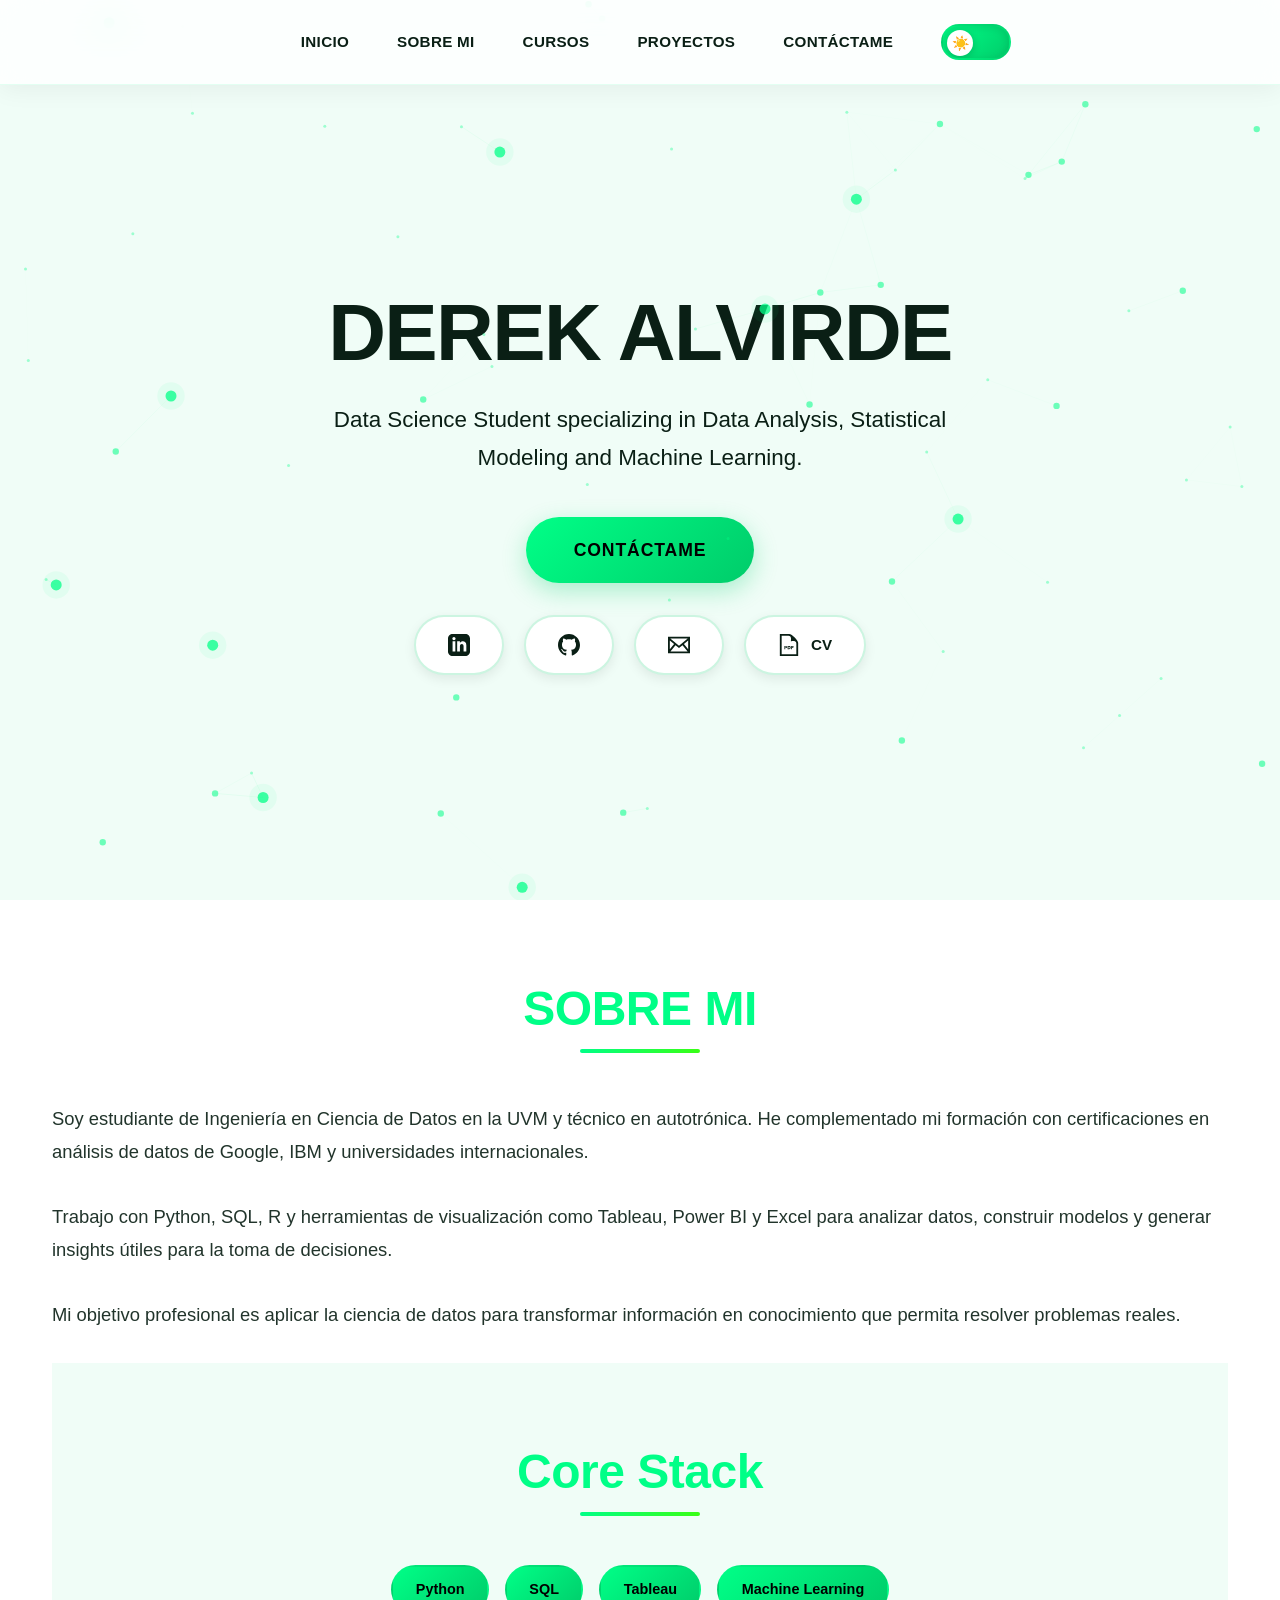
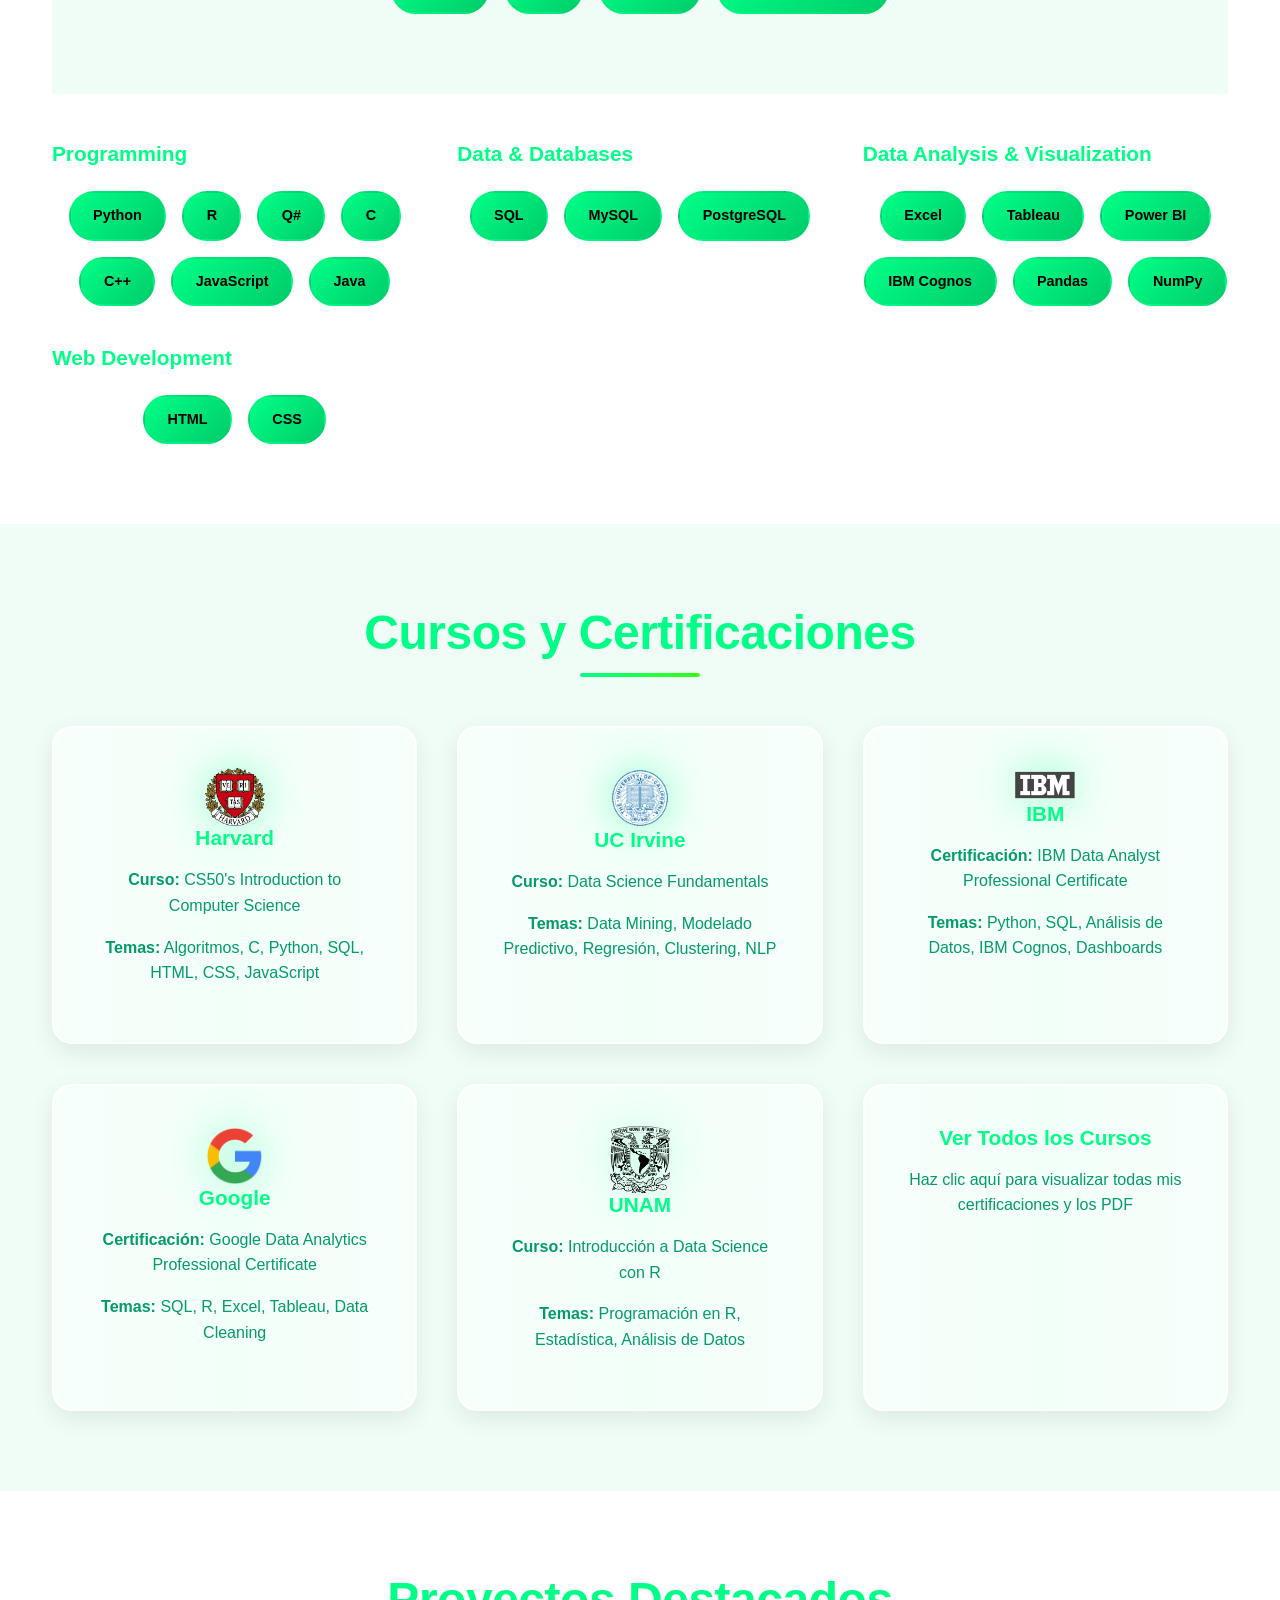
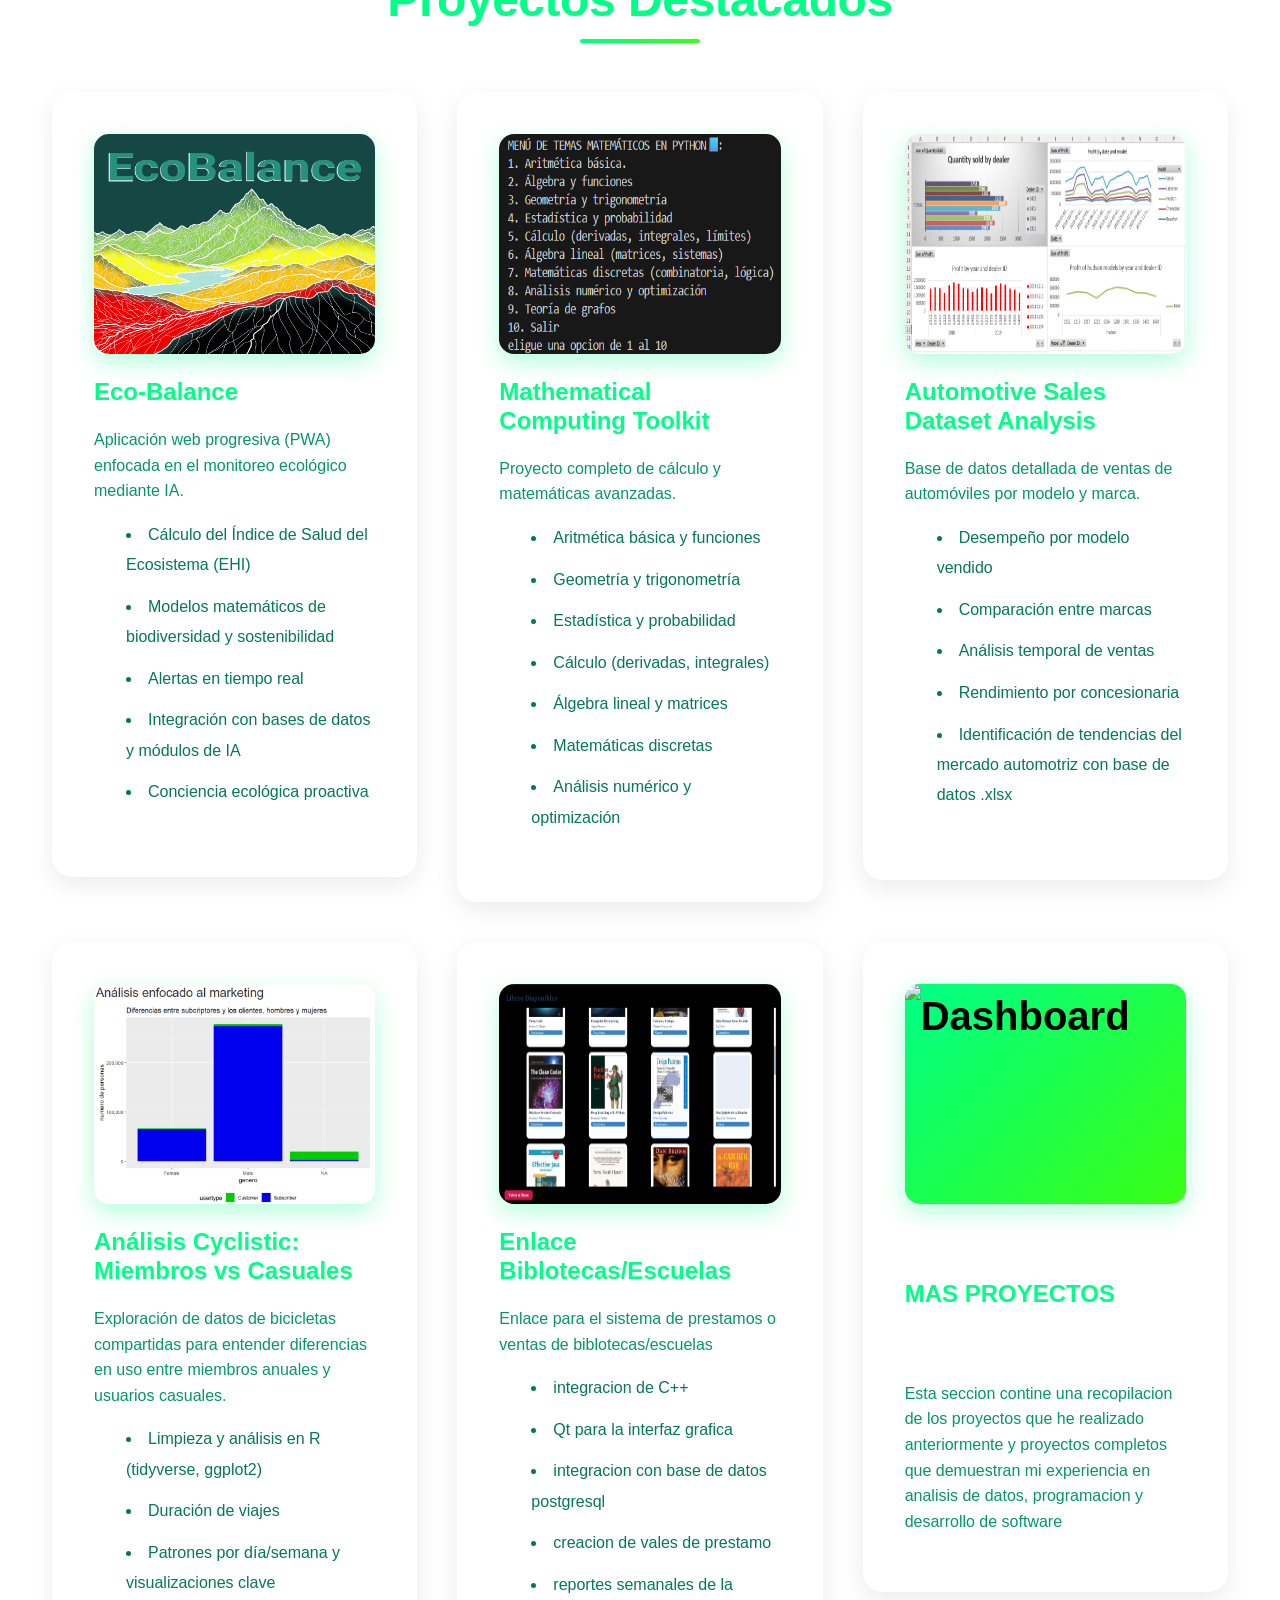
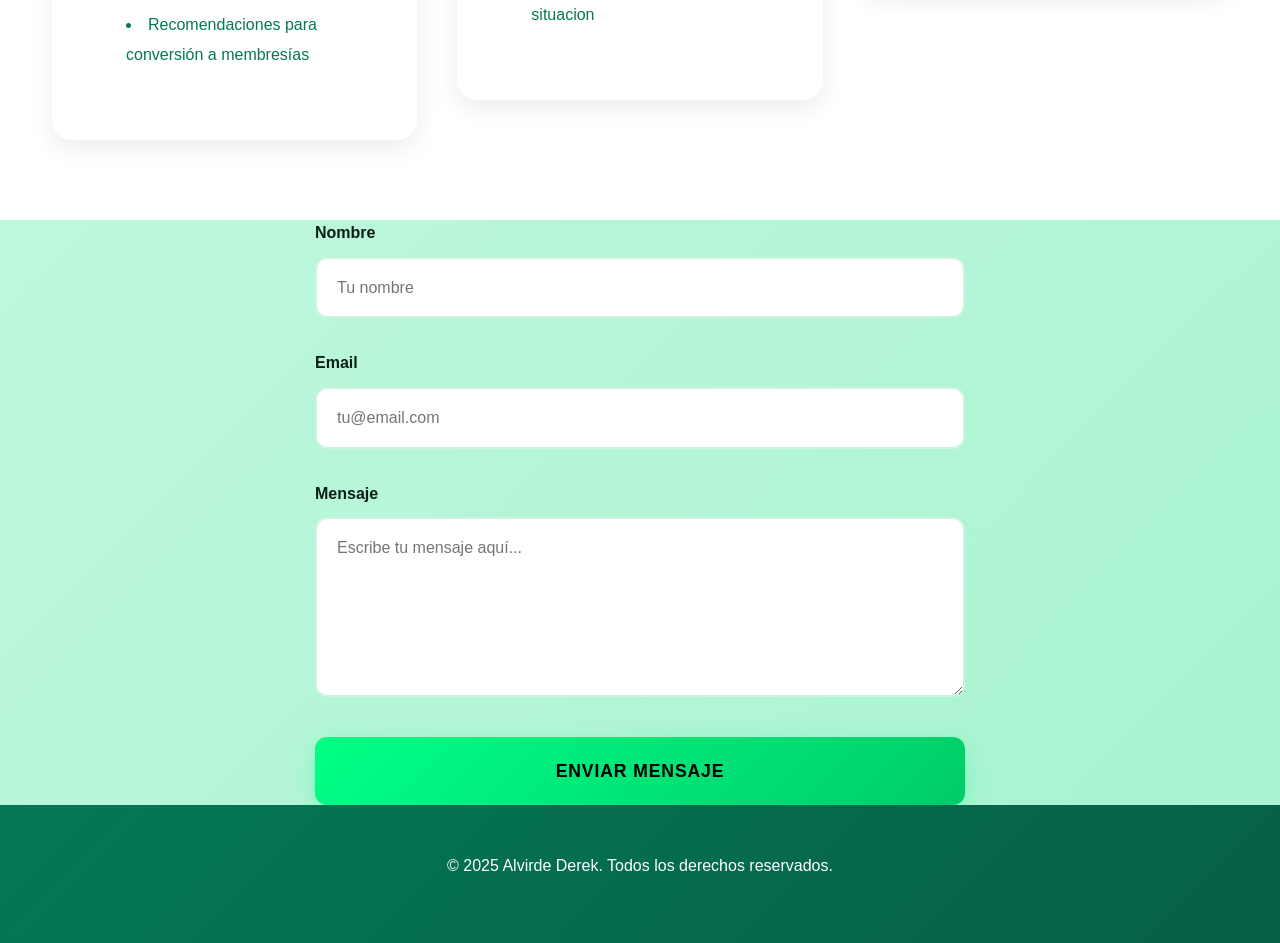
==== index.html @ 2ade6d13 "first commit" ====
<!DOCTYPE html>
<html lang="es">

<head>
    <meta charset="UTF-8">
    <meta name="viewport" content="width=device-width, initial-scale=1.0">
    <link href="https://cdn.jsdelivr.net/npm/bootstrap@5.3.3/dist/css/bootstrap.min.css" rel="stylesheet">
    <link href="styles.css" rel="stylesheet">
    <title>Portafolio Derek A.</title>
</head>

<body class="light">
    <nav>
        <ul>
            <li><a href="#inicio">INICIO</a></li>
            <li><a href="#sobre-mi">SOBRE MI</a></li>
            <li><a href="#cursos">CURSOS</a></li>
            <li><a href="#proyectos">PROYECTOS</a></li>
            <li><a href="#contactame">CONTÁCTAME</a></li>
            <button class="theme-toggle" id="themeToggle" aria-label="Cambiar tema">
                <span class="toggle-slider">☀️</span>
            </button>
        </ul>
    </nav>

    <section class="hero" id="inicio">
        <div>
            <canvas id="neural-canvas"></canvas>
            <h1>DEREK ALVIRDE</h1>
            <p class="intro">
                Data Science Student specializing in Data Analysis,
                Statistical Modeling and Machine Learning.
            </p>

            <button class="cta-button"
                onclick="document.getElementById('contactame').scrollIntoView({behavior: 'smooth'})">
                Contáctame
            </button>

            <div class="social-links">
                <a href="https://linkedin.com/in/derek-alvirde" target="_blank" class="social-btn linkedin">
                    <svg width="24" height="24" viewBox="0 0 24 24" fill="currentColor">
                        <path
                            d="M19 0h-14c-2.761 0-5 2.239-5 5v14c0 2.761 2.239 5 5 5h14c2.762 0 5-2.239 5-5v-14c0-2.761-2.238-5-5-5zm-11 19h-3v-11h3v11zm-1.5-12.268c-.966 0-1.75-.79-1.75-1.764s.784-1.764 1.75-1.764 1.75.79 1.75 1.764-.783 1.764-1.75 1.764zm13.5 12.268h-3v-5.604c0-3.368-4-3.113-4 0v5.604h-3v-11h3v1.765c1.396-2.586 7-2.777 7 2.476v6.759z" />
                    </svg>
                </a>
                <a href="https://github.com/derekrex333" target="_blank" class="social-btn github">
                    <svg width="24" height="24" viewBox="0 0 24 24" fill="currentColor">
                        <path
                            d="M12 0c-6.626 0-12 5.373-12 12 0 5.302 3.438 9.8 8.207 11.387.599.111.793-.261.793-.577v-2.234c-3.338.726-4.033-1.416-4.033-1.416-.546-1.387-1.333-1.756-1.333-1.756-1.089-.745.083-.729.083-.729 1.205.084 1.839 1.237 1.839 1.237 1.07 1.834 2.807 1.304 3.492.997.107-.775.418-1.305.762-1.604-2.665-.305-5.467-1.334-5.467-5.931 0-1.311.469-2.381 1.236-3.221-.124-.303-.535-1.524.117-3.176 0 0 1.008-.322 3.301 1.23.957-.266 1.983-.399 3.003-.404 1.02.005 2.047.138 3.006.404 2.291-1.552 3.297-1.23 3.297-1.23.653 1.653.242 2.874.118 3.176.77.84 1.235 1.911 1.235 3.221 0 4.609-2.807 5.624-5.479 5.921.43.372.823 1.102.823 2.222v3.293c0 .319.192.694.801.576 4.765-1.589 8.199-6.086 8.199-11.386 0-6.627-5.373-12-12-12z" />
                    </svg>
                </a>
                <a href="mailto:Derekjrex@gmail.com" class="social-btn email">
                    <svg width="24" height="24" viewBox="0 0 24 24" fill="currentColor">
                        <path
                            d="M0 3v18h24v-18h-24zm6.623 7.929l-4.623 5.712v-9.458l4.623 3.746zm-4.141-5.929h19.035l-9.517 7.713-9.518-7.713zm5.694 7.188l3.824 3.099 3.83-3.104 5.612 6.817h-18.779l5.513-6.812zm9.208-1.264l4.616-3.741v9.348l-4.616-5.607z" />
                    </svg>
                </a>
                <a href="files/CV-Derek-Alvirde.pdf" download class="social-btn cv">
                    <svg width="24" height="24" viewBox="0 0 24 24" fill="currentColor">
                        <path
                            d="M11.363 2c4.155 0 2.637 6 2.637 6s6-1.65 6 2.457v11.543h-16v-20h7.363zm.826-2h-10.189v24h20v-14.386c0-2.391-6.648-9.614-9.811-9.614zm4.811 13h-2.628v3.686h.907v-1.472h1.49v-.732h-1.49v-.698h1.721v-.784zm-4.9 0h-1.599v3.686h1.599c.537 0 .961-.181 1.262-.535.555-.658.587-2.034-.062-2.692-.298-.3-.712-.459-1.2-.459zm-.692.783h.496c.473 0 .802.173.915.644.064.267.077.679-.021.948-.128.351-.381.528-.754.528h-.637v-2.12zm-2.74-.783h-1.668v3.686h.907v-1.277h.761c.619 0 1.064-.277 1.224-.763.095-.291.095-.597 0-.885-.16-.484-.606-.761-1.224-.761zm-.761.732h.546c.235 0 .467.028.576.228.067.123.067.366 0 .489-.109.199-.341.227-.576.227h-.546v-.944z" />
                    </svg>
                    CV
                </a>
            </div>
        </div>
    </section>

    <section id="sobre-mi">
        <div class="container">
            <h2>SOBRE MI</h2>
            <div class="about-content">
                <div class="about-text">
                    <p>
                        Soy estudiante de Ingeniería en Ciencia de Datos en la UVM y técnico en autotrónica.
                        He complementado mi formación con certificaciones en análisis de datos de Google,
                        IBM y universidades internacionales.
                    </p>

                    <p>
                        Trabajo con Python, SQL, R y herramientas de visualización como Tableau,
                        Power BI y Excel para analizar datos, construir modelos y generar
                        insights útiles para la toma de decisiones.
                    </p>

                    <p>
                        Mi objetivo profesional es aplicar la ciencia de datos para transformar
                        información en conocimiento que permita resolver problemas reales.
                    </p>
                    <section id="stack">
                        <h2>Core Stack</h2>
                        <div class="skill-tags-row">
                            <span class="skill-tag">Python</span>
                            <span class="skill-tag">SQL</span>
                            <span class="skill-tag">Tableau</span>
                            <span class="skill-tag">Machine Learning</span>
                        </div>
                    </section>

                    <div class="skills">
                        <div class="skills-section">
                            <h3>Programming</h3>
                            <div class="skill-tags-row">
                                <span class="skill-tag">Python</span>
                                <span class="skill-tag">R</span>
                                <span class="skill-tag">Q#</span>
                                <span class="skill-tag">C</span>
                                <span class="skill-tag">C++</span>
                                <span class="skill-tag">JavaScript</span>
                                <span class="skill-tag">Java</span>
                            </div>
                        </div>

                        <div class="skills-section">
                            <h3>Data & Databases</h3>
                            <div class="skill-tags-row">
                                <span class="skill-tag">SQL</span>
                                <span class="skill-tag">MySQL</span>
                                <span class="skill-tag">PostgreSQL</span>
                            </div>
                        </div>

                        <div class="skills-section">
                            <h3>Data Analysis & Visualization</h3>
                            <div class="skill-tags-row">
                                <span class="skill-tag">Excel</span>
                                <span class="skill-tag">Tableau</span>
                                <span class="skill-tag">Power BI</span>
                                <span class="skill-tag">IBM Cognos</span>
                                <span class="skill-tag">Pandas</span>
                                <span class="skill-tag">NumPy</span>
                            </div>
                        </div>

                        <div class="skills-section">
                            <h3>Web Development</h3>
                            <div class="skill-tags-row">
                                <span class="skill-tag">HTML</span>
                                <span class="skill-tag">CSS</span>
                            </div>
                        </div>

                    </div>
                </div>
            </div>
        </div>
    </section>

    <section id="cursos">
        <div class="container">
            <h2>Cursos y Certificaciones</h2>
            <div class="cert-container">

                <div class="cert-card">
                    <img src="images/harvard-logo.png" alt="Harvard" class="cert-logo">
                    <h3>Harvard</h3>
                    <p><strong>Curso:</strong> CS50's Introduction to Computer Science</p>
                    <p><strong>Temas:</strong> Algoritmos, C, Python, SQL, HTML, CSS, JavaScript</p>
                </div>

                <div class="cert-card">
                    <img src="images/ucirvine-logo.png" alt="UC Irvine" class="cert-logo">
                    <h3>UC Irvine</h3>
                    <p><strong>Curso:</strong> Data Science Fundamentals</p>
                    <p><strong>Temas:</strong> Data Mining, Modelado Predictivo, Regresión, Clustering, NLP</p>
                </div>

                <div class="cert-card">
                    <img src="images/ibm-logo.png" alt="IBM" class="cert-logo">
                    <h3>IBM</h3>
                    <p><strong>Certificación:</strong> IBM Data Analyst Professional Certificate</p>
                    <p><strong>Temas:</strong> Python, SQL, Análisis de Datos, IBM Cognos, Dashboards</p>
                </div>

                <div class="cert-card">
                    <img src="images/google-logo.png" alt="Google" class="cert-logo">
                    <h3>Google</h3>
                    <p><strong>Certificación:</strong> Google Data Analytics Professional Certificate</p>
                    <p><strong>Temas:</strong> SQL, R, Excel, Tableau, Data Cleaning</p>
                </div>

                <div class="cert-card">
                    <img src="images/unam-logo.png" alt="UNAM" class="cert-logo">
                    <h3>UNAM</h3>
                    <p><strong>Curso:</strong> Introducción a Data Science con R</p>
                    <p><strong>Temas:</strong> Programación en R, Estadística, Análisis de Datos</p>
                </div>

                <a href="certificaciones.html" class="cert-card cert-card-link"
                    style="text-decoration: none; color: inherit; cursor: pointer;">
                    <div class="cert-more-icon"></div>
                    <h3>Ver Todos los Cursos</h3>
                    <p>Haz clic aquí para visualizar todas mis certificaciones y los PDF</p>
                </a>

            </div>
        </div>
    </section>

    <section id="proyectos">
        <div class="container">
            <h2>Proyectos Destacados</h2>
            <div class="projects-container">
                <a href="https://github.com/derekrex333/GEO_BALANCE" target="_blank" class="project-card-link">
                    <div class="project-card">
                        <img src="images/icon-ecobalance.png" alt="Eco-Balance" class="project-icon">
                        <h3>Eco-Balance</h3>
                        <p>Aplicación web progresiva (PWA) enfocada en el monitoreo ecológico mediante IA.</p>
                        <ul>
                            <li>Cálculo del Índice de Salud del Ecosistema (EHI)</li>
                            <li>Modelos matemáticos de biodiversidad y sostenibilidad</li>
                            <li>Alertas en tiempo real</li>
                            <li>Integración con bases de datos y módulos de IA</li>
                            <li>Conciencia ecológica proactiva</li>
                        </ul>
                    </div>
                </a>
                <a href="https://github.com/derekrex333/CALCULADORA-MATEMATICAS-COMPLETA-" target="_blank"
                    class="project-card-link">
                    <div class="project-card">
                        <img src="images/icon-calculadora.png.png" alt="Calculadora" class="project-icon">
                        <h3>Mathematical Computing Toolkit</h3>
                        <p>Proyecto completo de cálculo y matemáticas avanzadas.</p>
                        <ul>
                            <li>Aritmética básica y funciones</li>
                            <li>Geometría y trigonometría</li>
                            <li>Estadística y probabilidad</li>
                            <li>Cálculo (derivadas, integrales)</li>
                            <li>Álgebra lineal y matrices</li>
                            <li>Matemáticas discretas</li>
                            <li>Análisis numérico y optimización</li>
                        </ul>
                    </div>
                </a>
                <a href="/files/excel/CarSalesByModelEnd (1).xlsx" target="_blank" class="project-card-link">
                    <div class="project-card">
                        <img src="images/icon-carsales.png.png" alt="Car Sales" class="project-icon">
                        <h3>Automotive Sales Dataset Analysis</h3>
                        <p>Base de datos detallada de ventas de automóviles por modelo y marca.</p>
                        <ul>
                            <li>Desempeño por modelo vendido</li>
                            <li>Comparación entre marcas</li>
                            <li>Análisis temporal de ventas</li>
                            <li>Rendimiento por concesionaria</li>
                            <li>Identificación de tendencias del mercado automotriz con base de datos .xlsx</li>
                        </ul>
                    </div>
                </a>
                <a href="https://rpubs.com/derekalv/1332616" target="_blank" class="project-card-link">
                    <div class="project-card">
                        <img src="images/icon-cyclistic.png" alt="Cyclistic" class="project-icon">
                        <h3>Análisis Cyclistic: Miembros vs Casuales</h3>
                        <p>Exploración de datos de bicicletas compartidas para entender diferencias en uso entre
                            miembros anuales y usuarios casuales.</p>
                        <ul>
                            <li>Limpieza y análisis en R (tidyverse, ggplot2)</li>
                            <li>Duración de viajes</li>
                            <li>Patrones por día/semana y visualizaciones clave</li>
                            <li>Recomendaciones para conversión a membresías</li>
                        </ul>
                    </div>
                </a>
                <a href="https://github.com/derekrex333/enlace-escuela-libreria" target="_blank"
                    class="project-card-link">
                    <div class="project-card">
                        <img src="images/icon-bibloteca.png" alt="Dashboard" class="project-icon">
                        <h3>Enlace Biblotecas/Escuelas</h3>
                        <p>Enlace para el sistema de prestamos o ventas de biblotecas/escuelas</p>
                        <ul>
                            <li>integracion de C++</li>
                            <li>Qt para la interfaz grafica</li>
                            <li>integracion con base de datos postgresql</li>
                            <li>creacion de vales de prestamo</li>
                            <li>reportes semanales de la situacion</li>
                        </ul>
                    </div>
                </a>
                <a href="proyectos.html" target="_blank" class="project-card-link">
                    <div class="project-card">
                        <img src="images/MAS_PROYECTOS.JPG" alt="Dashboard" class="project-icon">
                        <h3>MAS PROYECTOS</h3>
                        <p>Esta seccion contine una recopilacion de los proyectos que he realizado anteriormente
                            y proyectos completos que demuestran mi experiencia en analisis de datos, programacion
                            y desarrollo de software
                        </p>
                    </div>
                </a>
            </div>
        </div>
    </section>

    <form class="contact-form" action="https://formspree.io/f/mzdjeaee" method="POST">
        <div class="form-group">
            <label for="nombre">Nombre</label>
            <input type="text" id="nombre" name="nombre" placeholder="Tu nombre" required>
        </div>
        <div class="form-group">
            <label for="email">Email</label>
            <input type="email" id="email" name="email" placeholder="tu@email.com" required>
        </div>
        <div class="form-group">
            <label for="mensaje">Mensaje</label>
            <textarea id="mensaje" name="mensaje" placeholder="Escribe tu mensaje aquí..." required></textarea>
        </div>
        <button type="submit" class="submit-btn">Enviar Mensaje</button>
    </form>

    <footer>
        <p>&copy; 2025 Alvirde Derek. Todos los derechos reservados.</p>
    </footer>

    <script src="https://cdn.jsdelivr.net/npm/bootstrap@5.3.3/dist/js/bootstrap.bundle.min.js"></script>
    <script src="script.js"></script>
</body>

</html>
---- styles.css ----
:root {
    /* Palette Verde/Negro Premium */
    --color-primary: #00ff87;
    --color-primary-dark: #00cc6a;
    --color-primary-light: #5affb4;
    --color-secondary: #0a0f0d;
    --color-accent: #39ff14;
    --color-dark: #000000;
    --color-dark-surface: #0d1813;
    --color-dark-elevated: #1a2822;
    --color-light: #ffffff;
    --color-light-surface: #f0fdf7;
    --color-light-elevated: #e6fcf2;
    --color-text-dark: #e0fff0;
    --color-text-light: #0a1f15;
    --color-border-glow: rgba(0, 255, 135, 0.3);

    /* Tipografía */
    --font-display: 'Space Grotesk', 'Outfit', -apple-system, sans-serif;
    --font-body: 'Inter', -apple-system, BlinkMacSystemFont, sans-serif;

    /* Espaciado y Tamaños */
    --spacing-xs: 0.5rem;
    --spacing-sm: 1rem;
    --spacing-md: 2rem;
    --spacing-lg: 3rem;
    --spacing-xl: 5rem;

    /* Animaciones */
    --transition-fast: 0.15s cubic-bezier(0.4, 0, 0.2, 1);
    --transition-base: 0.3s cubic-bezier(0.4, 0, 0.2, 1);
    --transition-slow: 0.6s cubic-bezier(0.4, 0, 0.2, 1);

    /* Sombras */
    --shadow-glow: 0 0 20px rgba(0, 255, 135, 0.3);
    --shadow-glow-strong: 0 0 40px rgba(0, 255, 135, 0.5);
    --shadow-elevated: 0 8px 32px rgba(0, 0, 0, 0.4);
}

* {
    margin: 0;
    padding: 0;
    box-sizing: border-box;
}

@import url('https://fonts.googleapis.com/css2?family=Space+Grotesk:wght@400;600;700&family=Inter:wght@400;500;600&display=swap');

body {
    font-family: var(--font-body);
    line-height: 1.6;
    transition: background-color var(--transition-slow), color var(--transition-base);
    overflow-x: hidden;
    position: relative;
}

/* Modo Claro - Organic Green */
body.light {
    background: linear-gradient(135deg, #e6fcf2 0%, #d1fae5 50%, #a7f3d0 100%);
    color: var(--color-text-light);
}

body.light::before {
    content: '';
    position: fixed;
    top: 0;
    left: 0;
    width: 100%;
    height: 100%;
    background:
        radial-gradient(circle at 20% 50%, rgba(0, 255, 135, 0.08) 0%, transparent 50%),
        radial-gradient(circle at 80% 80%, rgba(57, 255, 20, 0.05) 0%, transparent 50%);
    pointer-events: none;
    z-index: 0;
}

/* Modo Oscuro - Cyber Matrix */
body.dark {
    background: var(--color-dark);
    color: var(--color-text-dark);
}

body.dark::before {
    content: '';
    position: fixed;
    top: 0;
    left: 0;
    width: 100%;
    height: 100%;
    background-image:
        linear-gradient(rgba(0, 255, 135, 0.03) 1px, transparent 1px),
        linear-gradient(90deg, rgba(0, 255, 135, 0.03) 1px, transparent 1px);
    background-size: 50px 50px;
    pointer-events: none;
    z-index: 0;
    animation: matrix-scroll 20s linear infinite;
}

@keyframes matrix-scroll {
    0% {
        transform: translateY(0);
    }

    100% {
        transform: translateY(50px);
    }
}

body.dark::after {
    content: '';
    position: fixed;
    top: 0;
    left: 0;
    width: 100%;
    height: 100%;
    background:
        radial-gradient(circle at 30% 30%, rgba(0, 255, 135, 0.08) 0%, transparent 40%),
        radial-gradient(circle at 70% 70%, rgba(57, 255, 20, 0.06) 0%, transparent 40%);
    pointer-events: none;
    z-index: 0;
}

html {
    scroll-behavior: smooth;
}

/* Navegación Premium */
nav {
    padding: 1.5rem 2rem;
    position: fixed;
    width: 100%;
    top: 0;
    z-index: 1000;
    backdrop-filter: blur(20px) saturate(180%);
    transition: all var(--transition-base);
}

body.light nav {
    background: rgba(255, 255, 255, 0.85);
    border-bottom: 1px solid rgba(0, 255, 135, 0.1);
    box-shadow: 0 4px 24px rgba(0, 0, 0, 0.06);
}

body.dark nav {
    background: rgba(10, 15, 13, 0.85);
    border-bottom: 1px solid rgba(0, 255, 135, 0.2);
    box-shadow: 0 4px 24px rgba(0, 255, 135, 0.1);
}

nav ul {
    list-style: none;
    display: flex;
    justify-content: center;
    align-items: center;
    gap: 3rem;
    flex-wrap: wrap;
    max-width: 1200px;
    margin: 0 auto;
}

nav a {
    text-decoration: none;
    font-weight: 600;
    font-family: var(--font-display);
    font-size: 0.95rem;
    letter-spacing: 0.02em;
    transition: all var(--transition-fast);
    position: relative;
    text-transform: uppercase;
}

body.light nav a {
    color: var(--color-text-light);
}

body.dark nav a {
    color: var(--color-primary);
}

nav a::before {
    content: '';
    position: absolute;
    bottom: -8px;
    left: 0;
    width: 0;
    height: 2px;
    background: linear-gradient(90deg, var(--color-primary), var(--color-accent));
    transition: width var(--transition-base);
}

body.dark nav a::before {
    box-shadow: 0 0 8px var(--color-primary);
}

nav a:hover {
    color: var(--color-primary);
    transform: translateY(-2px);
}

nav a:hover::before {
    width: 100%;
}

/* Toggle Theme - Futurista */
.theme-toggle {
    width: 70px;
    height: 36px;
    border-radius: 30px;
    cursor: pointer;
    transition: all var(--transition-base);
    border: 2px solid;
    outline: none;
    position: relative;
    overflow: hidden;
}

body.light .theme-toggle {
    background: linear-gradient(135deg, #00ff87 0%, #00cc6a 100%);
    border-color: rgba(0, 204, 106, 0.3);
    box-shadow: inset 0 2px 8px rgba(0, 0, 0, 0.1);
}

body.dark .theme-toggle {
    background: var(--color-dark-elevated);
    border-color: var(--color-primary);
    box-shadow: inset 0 0 20px rgba(0, 255, 135, 0.1);
}

.toggle-slider {
    position: absolute;
    top: 4px;
    left: 4px;
    width: 26px;
    height: 26px;
    background: white;
    border-radius: 50%;
    transition: all var(--transition-base);
    display: flex;
    align-items: center;
    justify-content: center;
    font-size: 14px;
    box-shadow: 0 2px 8px rgba(0, 0, 0, 0.2);
}

body.dark .toggle-slider {
    transform: translateX(34px);
    background: var(--color-primary);
    box-shadow: var(--shadow-glow);
}

/* Hero Section - Impactante */
.hero {
    min-height: 100vh;
    display: flex;
    align-items: center;
    justify-content: center;
    text-align: center;
    padding: 8rem 2rem 4rem;
    position: relative;
    z-index: 1;
}

body.light .hero {
    color: var(--color-text-light);
}

body.dark .hero {
    color: var(--color-primary);
}

.hero h1 {
    font-family: var(--font-display);
    font-size: clamp(2.5rem, 8vw, 5rem);
    font-weight: 700;
    margin-bottom: 1.5rem;
    animation: fadeInDown 1s cubic-bezier(0.16, 1, 0.3, 1);
    line-height: 1.1;
    letter-spacing: -0.02em;
}

body.dark .hero h1 {
    text-shadow: 0 0 40px rgba(0, 255, 135, 0.3);
}

.hero p {
    font-size: clamp(1.1rem, 2vw, 1.4rem);
    margin-bottom: 2.5rem;
    max-width: 700px;
    margin-left: auto;
    margin-right: auto;
    line-height: 1.7;
    animation: fadeInUp 1s cubic-bezier(0.16, 1, 0.3, 1) 0.2s backwards;
    font-weight: 400;
}

body.dark .hero p {
    color: var(--color-text-dark);
    opacity: 0.9;
}

.hero .cta-button {
    padding: 1.2rem 3rem;
    font-size: 1.1rem;
    font-family: var(--font-display);
    font-weight: 600;
    background: linear-gradient(135deg, var(--color-primary), var(--color-primary-dark));
    color: var(--color-dark);
    border: none;
    border-radius: 50px;
    cursor: pointer;
    transition: all var(--transition-base);
    animation: fadeInUp 1s cubic-bezier(0.16, 1, 0.3, 1) 0.4s backwards;
    margin-bottom: 2rem;
    text-transform: uppercase;
    letter-spacing: 0.05em;
    box-shadow: 0 8px 24px rgba(0, 255, 135, 0.3);
}

body.light .cta-button {
    box-shadow: 0 8px 24px rgba(0, 204, 106, 0.3);
}

.hero .cta-button:hover {
    transform: translateY(-4px) scale(1.02);
    box-shadow: 0 12px 32px rgba(0, 255, 135, 0.4);
}

body.dark .cta-button:hover {
    box-shadow: var(--shadow-glow-strong);
}

/* Hero Certifications */
.hero-certifications {
    padding: 8rem 2rem 5rem;
    text-align: center;
    position: relative;
    z-index: 1;
}

body.light .hero-certifications {
    background: linear-gradient(135deg, #d1fae5 0%, #a7f3d0 100%);
    color: var(--color-text-light);
}

body.dark .hero-certifications {
    background: linear-gradient(135deg, var(--color-secondary) 0%, var(--color-dark-surface) 100%);
    color: var(--color-primary);
}

.hero-certifications h1 {
    font-family: var(--font-display);
    font-size: clamp(2rem, 6vw, 3.5rem);
    margin-bottom: 1rem;
    font-weight: 700;
}

body.dark .hero-certifications h1 {
    text-shadow: 0 0 30px rgba(0, 255, 135, 0.3);
}

.hero-certifications p {
    font-size: 1.2rem;
    opacity: 0.85;
}

/* Social Links - Modernos */
.social-links {
    display: flex;
    justify-content: center;
    gap: 1.25rem;
    flex-wrap: wrap;
    animation: fadeInUp 1s cubic-bezier(0.16, 1, 0.3, 1) 0.6s backwards;
}

.social-btn {
    display: flex;
    align-items: center;
    gap: 0.7rem;
    padding: 1rem 2rem;
    text-decoration: none;
    border-radius: 50px;
    font-family: var(--font-display);
    font-weight: 600;
    font-size: 0.95rem;
    transition: all var(--transition-base);
    border: 2px solid;
    position: relative;
    overflow: hidden;
}

body.light .social-btn {
    background: white;
    color: var(--color-text-light);
    border-color: rgba(0, 204, 106, 0.2);
    box-shadow: 0 4px 12px rgba(0, 0, 0, 0.08);
}

body.dark .social-btn {
    background: var(--color-dark-elevated);
    color: var(--color-primary);
    border-color: var(--color-primary);
    box-shadow: 0 4px 12px rgba(0, 255, 135, 0.2);
}

.social-btn::before {
    content: '';
    position: absolute;
    top: 0;
    left: -100%;
    width: 100%;
    height: 100%;
    background: linear-gradient(90deg, transparent, rgba(0, 255, 135, 0.2), transparent);
    transition: left var(--transition-slow);
}

.social-btn:hover::before {
    left: 100%;
}

.social-btn:hover {
    transform: translateY(-4px) scale(1.05);
    border-color: var(--color-primary);
}

body.light .social-btn:hover {
    box-shadow: 0 8px 24px rgba(0, 204, 106, 0.3);
}

body.dark .social-btn:hover {
    box-shadow: var(--shadow-glow);
}

.social-btn svg {
    width: 22px;
    height: 22px;
    transition: transform var(--transition-base);
}

.social-btn:hover svg {
    transform: rotate(5deg) scale(1.1);
}

/* Secciones Mejoradas */
section {
    padding: var(--spacing-xl) 2rem;
    transition: background-color var(--transition-slow);
    position: relative;
    z-index: 1;
}

body.light section {
    background: white;
    color: var(--color-text-light);
}

body.dark section {
    background: var(--color-dark-surface);
    color: var(--color-text-dark);
}

body.light section:nth-child(even) {
    background: var(--color-light-surface);
}

body.dark section:nth-child(even) {
    background: var(--color-dark-elevated);
}

.container {
    max-width: 1200px;
    margin: 0 auto;
}

h2 {
    text-align: center;
    font-family: var(--font-display);
    font-size: clamp(2rem, 5vw, 3rem);
    font-weight: 700;
    margin-bottom: 4rem;
    color: var(--color-primary);
    position: relative;
    display: inline-block;
    width: 100%;
    letter-spacing: -0.01em;
}

body.dark h2 {
    text-shadow: 0 0 30px rgba(0, 255, 135, 0.2);
}

h2::after {
    content: '';
    position: absolute;
    bottom: -15px;
    left: 50%;
    transform: translateX(-50%);
    width: 120px;
    height: 4px;
    background: linear-gradient(90deg, var(--color-primary), var(--color-accent));
    border-radius: 2px;
}

body.dark h2::after {
    box-shadow: 0 0 10px var(--color-primary);
}

/* About Content */
.about-content {
    display: flex;
    gap: 4rem;
    align-items: flex-start;
}

.about-text {
    flex: 1;
}

.about-text p {
    font-size: 1.15rem;
    line-height: 1.8;
    margin-bottom: 2rem;
    opacity: 0.9;
}

/* Skills - Grid Moderno */
.skills {
    display: grid;
    grid-template-columns: repeat(auto-fit, minmax(280px, 1fr));
    gap: 2.5rem;
    margin-top: 3rem;
}

.skills-section h3 {
    color: var(--color-primary);
    margin-bottom: 1.5rem;
    font-size: 1.3rem;
    font-family: var(--font-display);
    font-weight: 600;
}

body.dark .skills-section h3 {
    text-shadow: 0 0 20px rgba(0, 255, 135, 0.2);
}

.skill-tags-row {
    display: flex;
    flex-wrap: wrap;
    gap: 1rem;
    justify-content: center;
}

.skill-tag {
    background: linear-gradient(135deg, var(--color-primary), var(--color-primary-dark));
    color: var(--color-dark);
    padding: 0.7rem 1.4rem;
    border-radius: 25px;
    font-size: 0.9rem;
    font-weight: 600;
    transition: all var(--transition-base);
    cursor: default;
    border: 2px solid transparent;
    position: relative;
    overflow: hidden;
}

.skill-tag::before {
    content: '';
    position: absolute;
    top: 0;
    left: -100%;
    width: 100%;
    height: 100%;
    background: linear-gradient(90deg, transparent, rgba(255, 255, 255, 0.3), transparent);
    transition: left var(--transition-slow);
}

.skill-tag:hover::before {
    left: 100%;
}

body.dark .skill-tag {
    border-color: var(--color-primary);
    box-shadow: 0 0 15px rgba(0, 255, 135, 0.3);
}

.skill-tag:hover {
    transform: translateY(-3px) scale(1.05);
}

body.light .skill-tag:hover {
    box-shadow: 0 6px 20px rgba(0, 204, 106, 0.4);
}

body.dark .skill-tag:hover {
    box-shadow: var(--shadow-glow);
}

/* Certificaciones Premium */
#certificaciones {
    padding: var(--spacing-xl) 2rem;
}

body.light #certificaciones {
    background: var(--color-light-surface);
}

body.dark #certificaciones {
    background: var(--color-dark-surface);
}

.cert-container {
    display: grid;
    grid-template-columns: repeat(auto-fit, minmax(300px, 1fr));
    gap: 2.5rem;
}

.certifications-grid {
    display: flex;
    flex-direction: column;
    gap: 3rem;
}

.cert-logo {
    width: 60px;
    height: auto;
    filter: drop-shadow(0 0 20px rgba(0, 255, 135, 0.4));
    transition: filter var(--transition-base);
}

.cert-card,
.cert-item {
    padding: 2.5rem;
    border-radius: 20px;
    text-align: center;
    transition: all var(--transition-base);
    border: 2px solid transparent;
    position: relative;
    overflow: hidden;
}

.cert-card::before,
.cert-item::before {
    content: '';
    position: absolute;
    top: -50%;
    left: -50%;
    width: 200%;
    height: 200%;
    background: linear-gradient(45deg, transparent, rgba(0, 255, 135, 0.05), transparent);
    transform: rotate(45deg);
    transition: all var(--transition-slow);
}

.cert-card:hover::before,
.cert-item:hover::before {
    left: 100%;
}

body.light .cert-card,
body.light .cert-item {
    background: white;
    box-shadow: 0 8px 24px rgba(0, 0, 0, 0.08);
}

body.dark .cert-card,
body.dark .cert-item {
    background: var(--color-dark-elevated);
    box-shadow: 0 8px 24px rgba(0, 255, 135, 0.15);
    border: 1px solid rgba(0, 255, 135, 0.2);
}

.cert-card:hover,
.cert-item:hover {
    transform: translateY(-8px) scale(1.02);
    border-color: var(--color-primary);
}

body.light .cert-card:hover,
body.light .cert-item:hover {
    box-shadow: 0 16px 40px rgba(0, 204, 106, 0.25);
}

body.dark .cert-card:hover,
body.dark .cert-item:hover {
    box-shadow: var(--shadow-glow-strong);
}

.cert-logo-placeholder {
    width: 90px;
    height: 90px;
    background: linear-gradient(135deg, var(--color-primary), var(--color-accent));
    border-radius: 50%;
    margin: 0 auto 1.5rem;
    display: flex;
    align-items: center;
    justify-content: center;
    color: var(--color-dark);
    font-weight: bold;
    font-size: 1.8rem;
    box-shadow: 0 8px 24px rgba(0, 255, 135, 0.3);
}

body.dark .cert-logo-placeholder {
    box-shadow: var(--shadow-glow);
}

.cert-card h3 {
    color: var(--color-primary);
    margin-bottom: 1rem;
    font-family: var(--font-display);
    font-size: 1.3rem;
    font-weight: 600;
}

body.dark .cert-card p {
    color: var(--color-text-dark);
    opacity: 0.85;
}

body.light .cert-card p {
    color: #059669;
}

/* Proyectos - Cards Modernos */
.projects-container {
    display: grid;
    grid-template-columns: repeat(auto-fit, minmax(340px, 1fr));
    gap: 2.5rem;
}

.project-card {
    border-radius: 20px;
    overflow: hidden;
    transition: all var(--transition-base);
    cursor: pointer;
    padding: 2.5rem;
    border: 2px solid transparent;
    display: flex;
    flex-direction: column;
    justify-content: space-between;
    min-height: 650px;
    position: relative;
}

.project-card::before {
    content: '';
    position: absolute;
    top: 0;
    left: -100%;
    width: 100%;
    height: 100%;
    background: linear-gradient(90deg, transparent, rgba(0, 255, 135, 0.1), transparent);
    transition: left var(--transition-slow);
    pointer-events: none;
}

.project-card:hover::before {
    left: 100%;
}

body.light .project-card {
    background: white;
    box-shadow: 0 8px 24px rgba(0, 0, 0, 0.08);
}

body.dark .project-card {
    background: var(--color-dark-elevated);
    box-shadow: 0 8px 24px rgba(0, 255, 135, 0.15);
    border: 1px solid rgba(0, 255, 135, 0.2);
}

.project-card:hover {
    transform: translateY(-12px) scale(1.02);
    border-color: var(--color-primary);
}

body.light .project-card:hover {
    box-shadow: 0 20px 48px rgba(0, 204, 106, 0.25);
}

body.dark .project-card:hover {
    box-shadow: var(--shadow-glow-strong);
}

.project-icon {
    width: 100%;
    height: 220px;
    background: linear-gradient(135deg, var(--color-primary), var(--color-accent));
    border-radius: 15px;
    margin-bottom: 1.5rem;
    display: flex;
    align-items: center;
    justify-content: center;
    color: var(--color-dark);
    font-size: 2.5rem;
    font-weight: bold;
    box-shadow: 0 8px 24px rgba(0, 255, 135, 0.3);
}

body.dark .project-icon {
    box-shadow: var(--shadow-glow);
}

.project-card h3 {
    color: var(--color-primary);
    margin-bottom: 1.25rem;
    font-family: var(--font-display);
    font-size: 1.5rem;
    font-weight: 600;
}

body.dark .project-card h3 {
    text-shadow: 0 0 20px rgba(0, 255, 135, 0.2);
}

body.dark .project-card p,
body.dark .project-card ul li {
    color: var(--color-text-dark);
    opacity: 0.85;
}

body.light .project-card p {
    color: #059669;
}

body.light .project-card ul li {
    color: #047857;
}

.project-card ul {
    list-style-position: inside;
    line-height: 1.9;
}

.project-card ul li {
    margin-bottom: 0.7rem;
}

/* Enlaces de Proyectos */
.project-card-link {
    text-decoration: none;
    color: inherit;
}

/* Formulario de Contacto Premium */
.contact-form {
    max-width: 650px;
    margin: 0 auto;
}

.form-group {
    margin-bottom: 2rem;
}

.form-group label {
    display: block;
    margin-bottom: 0.7rem;
    font-weight: 600;
    font-family: var(--font-display);
    font-size: 1rem;
}

body.light .form-group label {
    color: var(--color-text-light);
}

body.dark .form-group label {
    color: var(--color-primary);
}

.form-group input,
.form-group textarea {
    width: 100%;
    padding: 1rem 1.25rem;
    border: 2px solid;
    border-radius: 12px;
    font-family: var(--font-body);
    font-size: 1rem;
    transition: all var(--transition-base);
}

body.light .form-group input,
body.light .form-group textarea {
    background: white;
    border-color: rgba(0, 204, 106, 0.2);
    color: var(--color-text-light);
}

body.dark .form-group input,
body.dark .form-group textarea {
    background: var(--color-dark-elevated);
    border-color: rgba(0, 255, 135, 0.3);
    color: var(--color-primary);
}

.form-group input:focus,
.form-group textarea:focus {
    outline: none;
    border-color: var(--color-primary);
}

body.light .form-group input:focus,
body.light .form-group textarea:focus {
    box-shadow: 0 0 0 4px rgba(0, 204, 106, 0.1);
}

body.dark .form-group input:focus,
body.dark .form-group textarea:focus {
    box-shadow: 0 0 20px rgba(0, 255, 135, 0.2);
}

.form-group textarea {
    resize: vertical;
    min-height: 180px;
}

.submit-btn {
    width: 100%;
    padding: 1.25rem;
    background: linear-gradient(135deg, var(--color-primary), var(--color-primary-dark));
    color: var(--color-dark);
    border: none;
    border-radius: 12px;
    font-size: 1.1rem;
    font-weight: 600;
    font-family: var(--font-display);
    cursor: pointer;
    transition: all var(--transition-base);
    text-transform: uppercase;
    letter-spacing: 0.05em;
    box-shadow: 0 8px 24px rgba(0, 255, 135, 0.3);
}

body.dark .submit-btn {
    border: 2px solid var(--color-primary);
}

.submit-btn:hover {
    transform: translateY(-3px) scale(1.02);
}

body.light .submit-btn:hover {
    box-shadow: 0 12px 32px rgba(0, 204, 106, 0.4);
}

body.dark .submit-btn:hover {
    box-shadow: var(--shadow-glow-strong);
}

/* Footer Elegante */
footer {
    text-align: center;
    padding: 3rem 2rem;
    transition: background-color var(--transition-slow);
    position: relative;
    z-index: 1;
}

body.light footer {
    background: linear-gradient(135deg, #047857 0%, #065f46 100%);
    color: white;
}

body.dark footer {
    background: var(--color-dark);
    color: var(--color-primary);
    border-top: 2px solid rgba(0, 255, 135, 0.2);
}

body.dark footer::before {
    content: '';
    position: absolute;
    top: 0;
    left: 0;
    width: 100%;
    height: 1px;
    background: linear-gradient(90deg, transparent, var(--color-primary), transparent);
    box-shadow: 0 0 10px var(--color-primary);
}

/* Animaciones Mejoradas */
@keyframes fadeInDown {
    from {
        opacity: 0;
        transform: translateY(-40px);
    }

    to {
        opacity: 1;
        transform: translateY(0);
    }
}

@keyframes fadeInUp {
    from {
        opacity: 0;
        transform: translateY(40px);
    }

    to {
        opacity: 1;
        transform: translateY(0);
    }
}

/* Responsive Mejorado */
@media (max-width: 768px) {
    :root {
        --spacing-xl: 3rem;
    }

    .hero h1 {
        font-size: 2.5rem;
    }

    .hero p {
        font-size: 1.1rem;
    }

    .hero-certifications h1 {
        font-size: 2.2rem;
    }

    .about-content {
        flex-direction: column;
        gap: 2rem;
    }

    nav {
        padding: 1rem 1.5rem;
    }

    nav ul {
        gap: 1.5rem;
        padding: 0 1rem;
    }

    nav a {
        font-size: 0.85rem;
    }

    .skills {
        grid-template-columns: 1fr;
    }

    .social-links {
        flex-direction: column;
        align-items: stretch;
    }

    .social-btn {
        justify-content: center;
    }

    h2 {
        font-size: 2rem;
        margin-bottom: 3rem;
    }

    section {
        padding: 3rem 1.5rem;
    }

    .projects-container {
        grid-template-columns: 1fr;
    }

    .project-card {
        min-height: auto;
    }
}

/* Animación de entrada para elementos */
@keyframes slideInLeft {
    from {
        opacity: 0;
        transform: translateX(-30px);
    }

    to {
        opacity: 1;
        transform: translateX(0);
    }
}

@keyframes slideInRight {
    from {
        opacity: 0;
        transform: translateX(30px);
    }

    to {
        opacity: 1;
        transform: translateX(0);
    }
}

/* Utilidades */
.text-gradient {
    background: linear-gradient(135deg, var(--color-primary), var(--color-accent));
    -webkit-background-clip: text;
    -webkit-text-fill-color: transparent;
    background-clip: text;
}

.glow-text {
    text-shadow: 0 0 20px var(--color-primary);
}

#neural-canvas {
    position: absolute;
    top: 0;
    left: 0;
    width: 100%;
    height: 100%;
    z-index: 0;
    pointer-events: none;
}
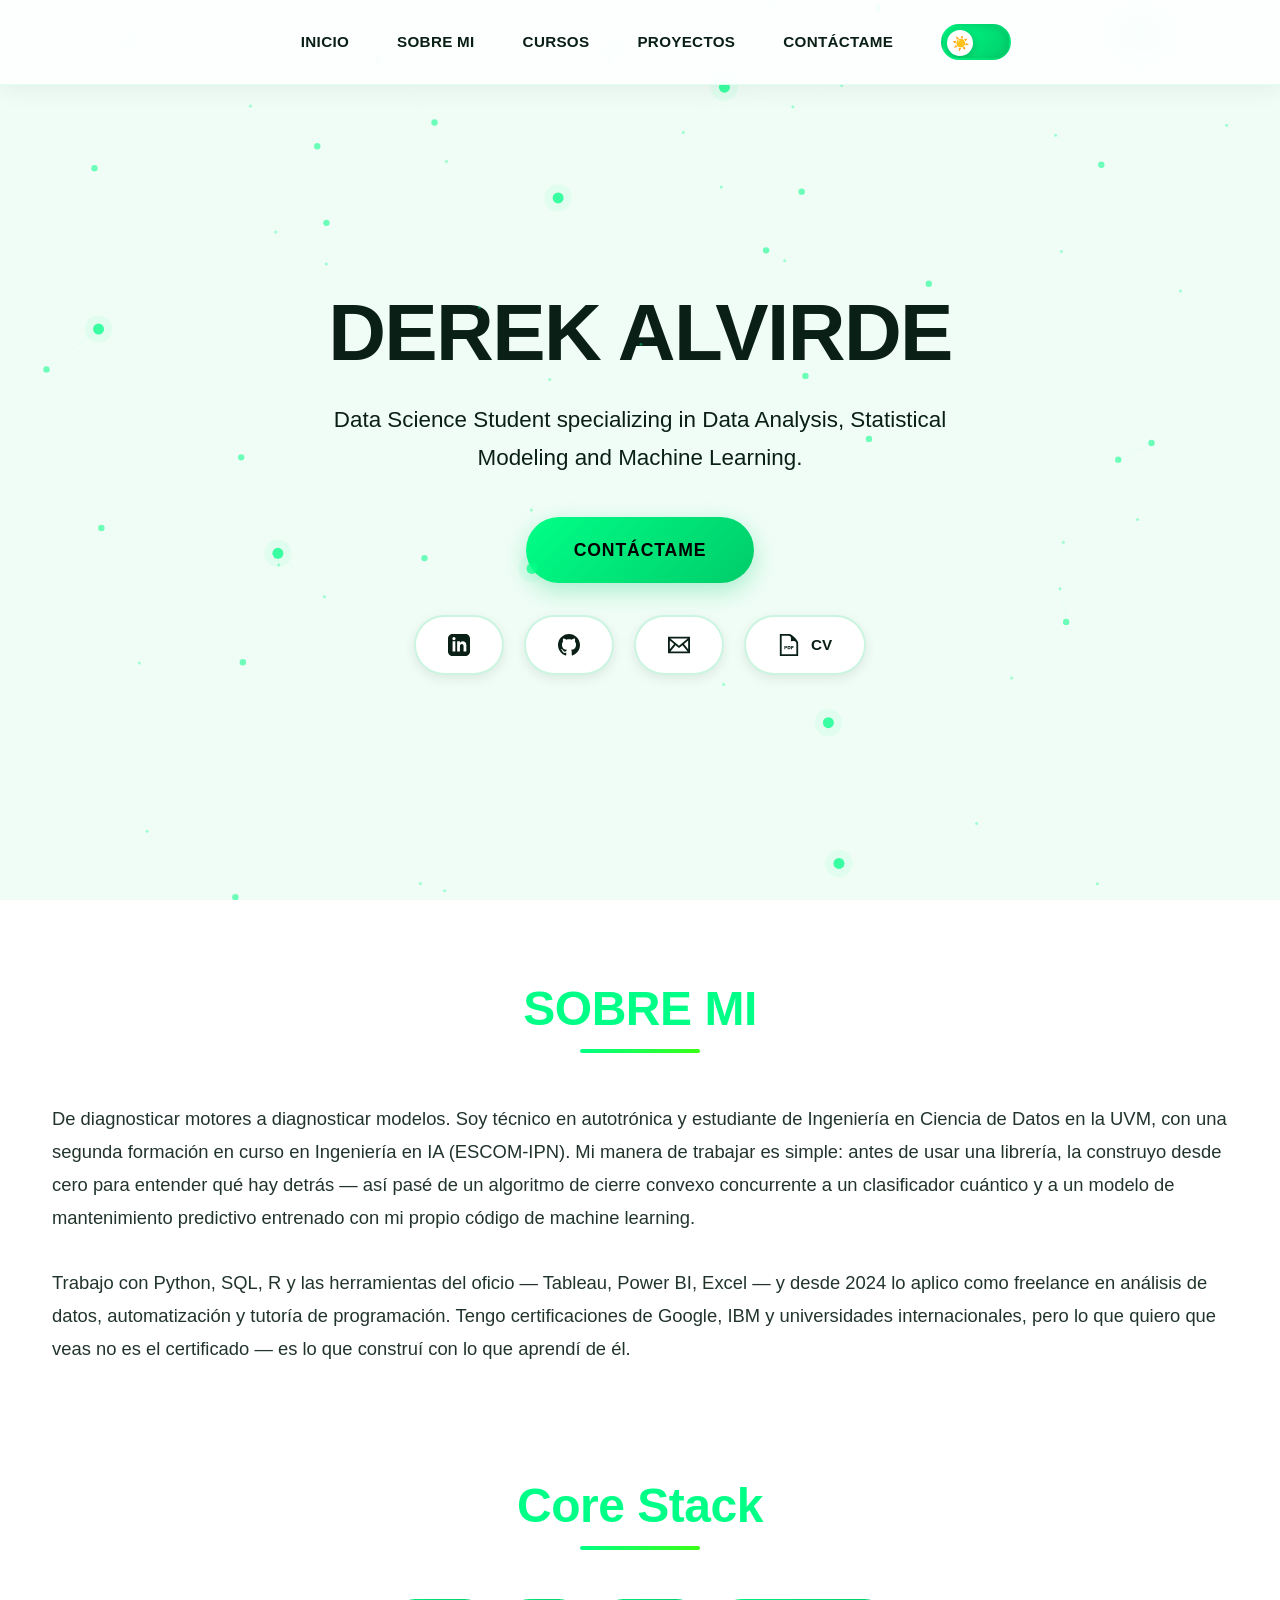
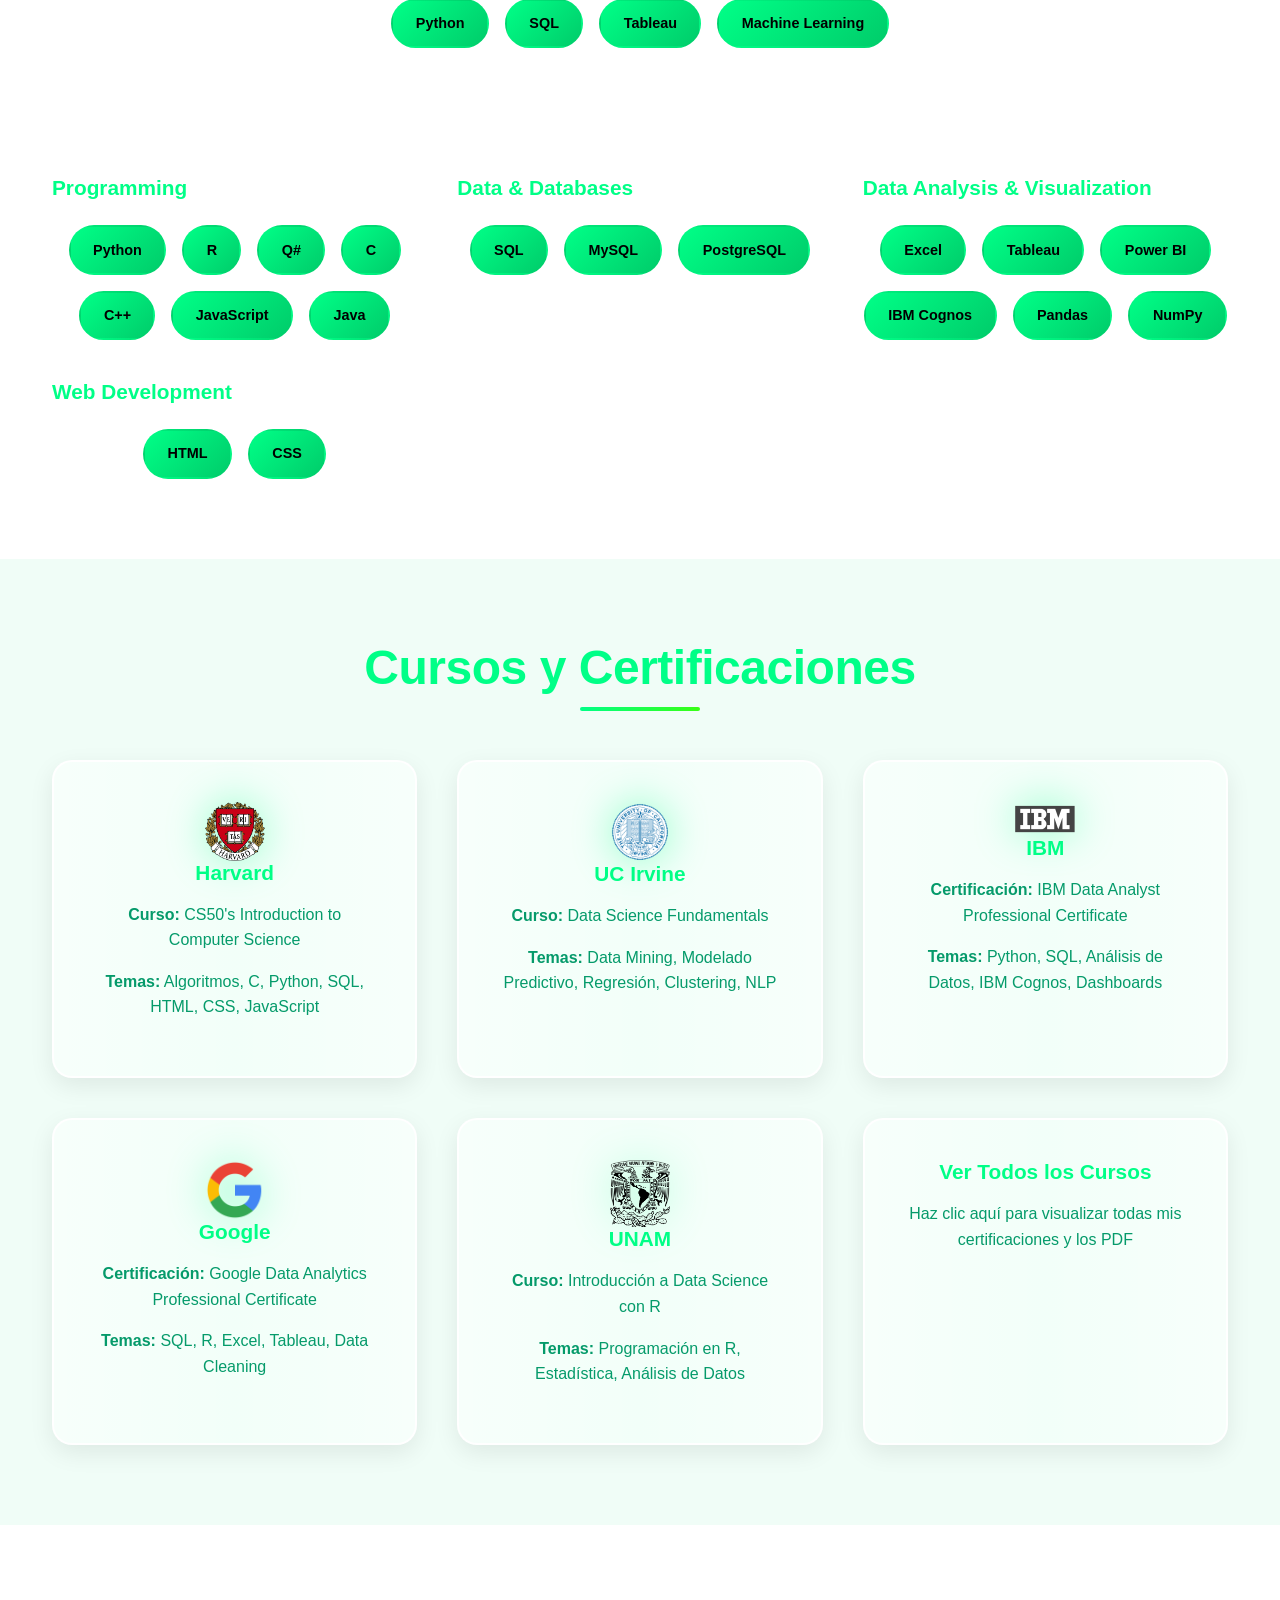
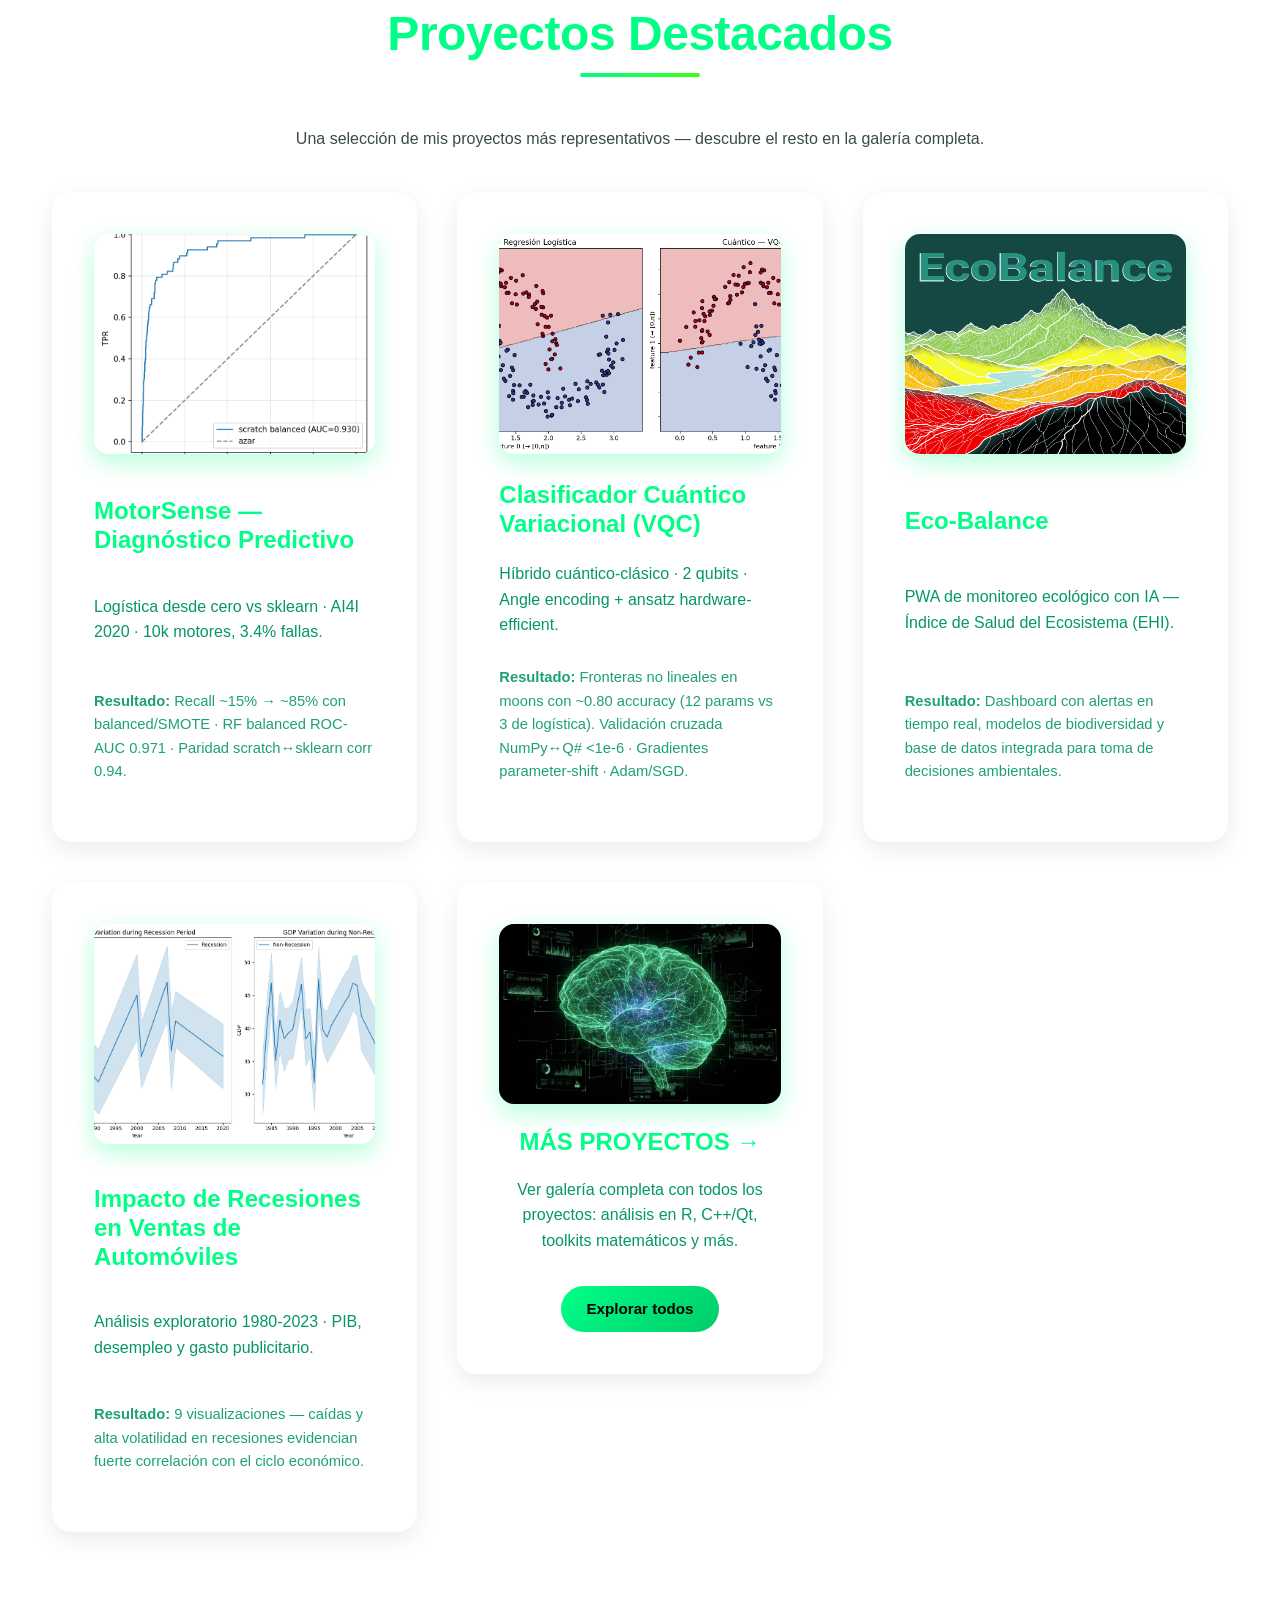
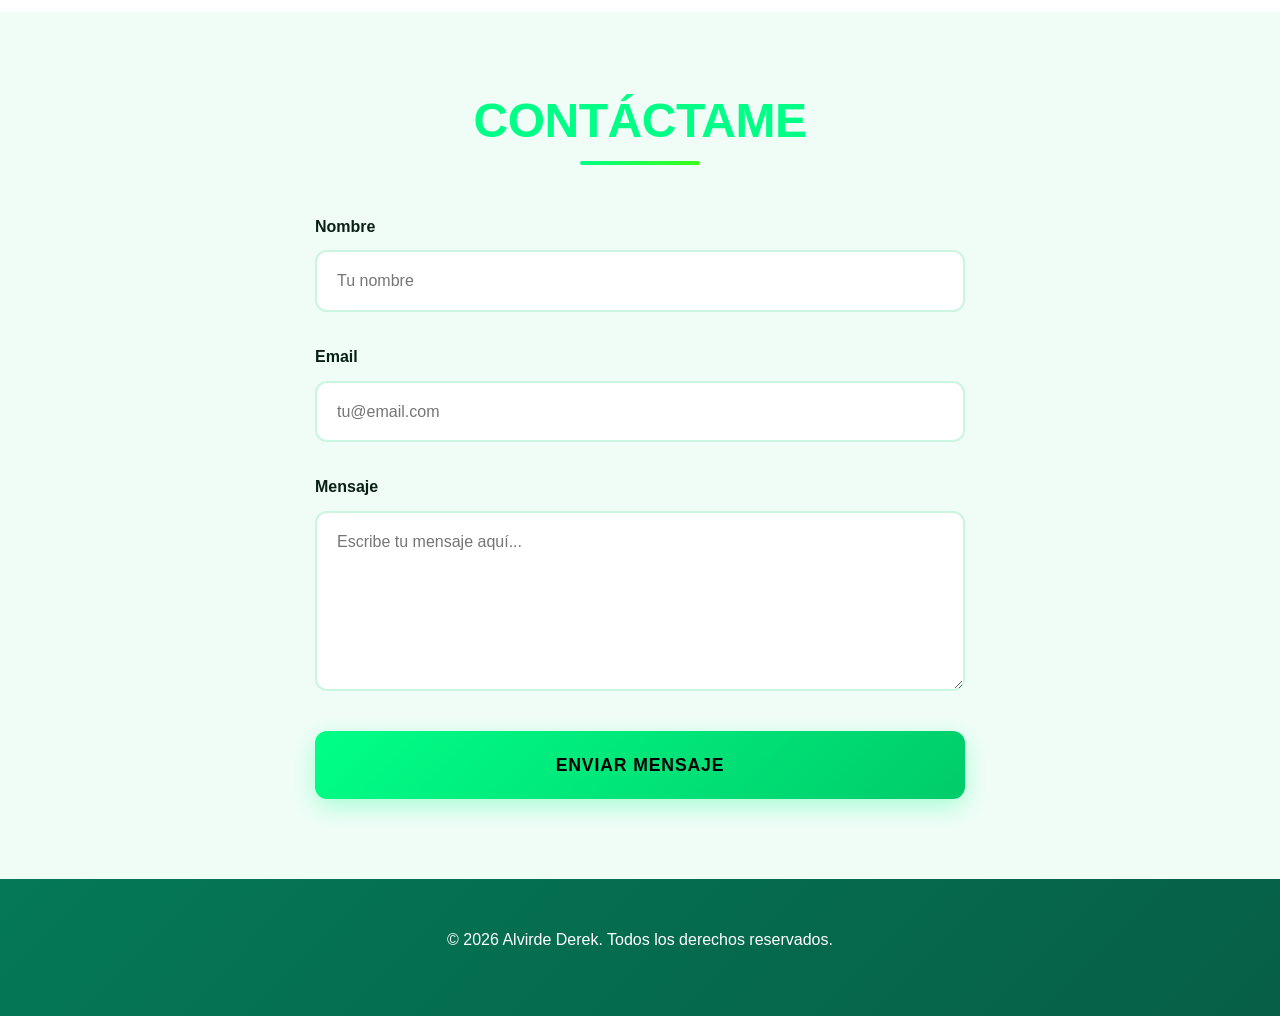
==== commit 98e31f5c: "index: destacado MotorSense, bio reescrita y contacto funcional - Destacado MotorSense al inicio de " ====
--- a/index.html
+++ b/index.html
@@ -73,20 +73,20 @@
             <div class="about-content">
                 <div class="about-text">
                     <p>
-                        Soy estudiante de Ingeniería en Ciencia de Datos en la UVM y técnico en autotrónica.
-                        He complementado mi formación con certificaciones en análisis de datos de Google,
-                        IBM y universidades internacionales.
+                        De diagnosticar motores a diagnosticar modelos. Soy técnico en autotrónica y estudiante
+                        de Ingeniería en Ciencia de Datos en la UVM, con una segunda formación en curso en
+                        Ingeniería en IA (ESCOM-IPN). Mi manera de trabajar es simple: antes de usar una
+                        librería, la construyo desde cero para entender qué hay detrás — así pasé de un
+                        algoritmo de cierre convexo concurrente a un clasificador cuántico y a un modelo
+                        de mantenimiento predictivo entrenado con mi propio código de machine learning.
                     </p>
 
                     <p>
-                        Trabajo con Python, SQL, R y herramientas de visualización como Tableau,
-                        Power BI y Excel para analizar datos, construir modelos y generar
-                        insights útiles para la toma de decisiones.
-                    </p>
-
-                    <p>
-                        Mi objetivo profesional es aplicar la ciencia de datos para transformar
-                        información en conocimiento que permita resolver problemas reales.
+                        Trabajo con Python, SQL, R y las herramientas del oficio — Tableau, Power BI, Excel —
+                        y desde 2024 lo aplico como freelance en análisis de datos, automatización y tutoría
+                        de programación. Tengo certificaciones de Google, IBM y universidades internacionales,
+                        pero lo que quiero que veas no es el certificado — es lo que construí con lo que
+                        aprendí de él.
                     </p>
                     <section id="stack">
                         <h2>Core Stack</h2>
@@ -201,113 +201,89 @@
     <section id="proyectos">
         <div class="container">
             <h2>Proyectos Destacados</h2>
+            <p style="text-align:center; opacity:0.8; margin-bottom:2.5rem; max-width:700px; margin-left:auto; margin-right:auto;">
+                Una selección de mis proyectos más representativos — descubre el resto en la galería completa.
+            </p>
             <div class="projects-container">
+                <!-- 0 — MotorSense (destacado) -->
+                <a href="https://github.com/derekrex333/MotorSense-Diagnostico-Predictivo" target="_blank"
+                    class="project-card-link">
+                    <div class="project-card">
+                        <img src="images/motorsense-roc.png" alt="MotorSense diagnóstico predictivo" class="project-icon"
+                            style="object-fit: cover;">
+                        <h3>MotorSense — Diagnóstico Predictivo</h3>
+                        <p>Logística desde cero vs sklearn · AI4I 2020 · 10k motores, 3.4% fallas.</p>
+                        <p style="font-size:0.92rem; margin-top:0.6rem; opacity:0.9;"><strong>Resultado:</strong> Recall ~15% → ~85% con balanced/SMOTE · RF balanced ROC-AUC 0.971 · Paridad scratch↔sklearn corr 0.94.</p>
+                    </div>
+                </a>
+                <!-- 1 — VQC (destacado) -->
+                <a href="https://github.com/derekrex333/Clasificador-Cuantico-Variacional-VQC" target="_blank"
+                    class="project-card-link">
+                    <div class="project-card">
+                        <img src="images/vqc-fronteras.png" alt="Clasificador Cuántico Variacional" class="project-icon"
+                            style="object-fit: cover;">
+                        <h3>Clasificador Cuántico Variacional (VQC)</h3>
+                        <p>Híbrido cuántico-clásico · 2 qubits · Angle encoding + ansatz hardware-efficient.</p>
+                        <p style="font-size:0.92rem; margin-top:0.6rem; opacity:0.9;"><strong>Resultado:</strong> Fronteras no lineales en moons con ~0.80 accuracy (12 params vs 3 de logística). Validación cruzada NumPy↔Q# &lt;1e-6 · Gradientes parameter-shift · Adam/SGD.</p>
+                    </div>
+                </a>
+                <!-- 2 — Eco-Balance -->
                 <a href="https://github.com/derekrex333/GEO_BALANCE" target="_blank" class="project-card-link">
                     <div class="project-card">
                         <img src="images/icon-ecobalance.png" alt="Eco-Balance" class="project-icon">
                         <h3>Eco-Balance</h3>
-                        <p>Aplicación web progresiva (PWA) enfocada en el monitoreo ecológico mediante IA.</p>
-                        <ul>
-                            <li>Cálculo del Índice de Salud del Ecosistema (EHI)</li>
-                            <li>Modelos matemáticos de biodiversidad y sostenibilidad</li>
-                            <li>Alertas en tiempo real</li>
-                            <li>Integración con bases de datos y módulos de IA</li>
-                            <li>Conciencia ecológica proactiva</li>
-                        </ul>
-                    </div>
-                </a>
-                <a href="https://github.com/derekrex333/CALCULADORA-MATEMATICAS-COMPLETA-" target="_blank"
+                        <p>PWA de monitoreo ecológico con IA — Índice de Salud del Ecosistema (EHI).</p>
+                        <p style="font-size:0.92rem; margin-top:0.6rem; opacity:0.9;"><strong>Resultado:</strong> Dashboard con alertas en tiempo real, modelos de biodiversidad y base de datos integrada para toma de decisiones ambientales.</p>
+                    </div>
+                </a>
+                <!-- 3 — Impacto Recesiones -->
+                <a href="https://github.com/derekrex333/visualization-of-ventas-de-autom-viles" target="_blank"
                     class="project-card-link">
                     <div class="project-card">
-                        <img src="images/icon-calculadora.png.png" alt="Calculadora" class="project-icon">
-                        <h3>Mathematical Computing Toolkit</h3>
-                        <p>Proyecto completo de cálculo y matemáticas avanzadas.</p>
-                        <ul>
-                            <li>Aritmética básica y funciones</li>
-                            <li>Geometría y trigonometría</li>
-                            <li>Estadística y probabilidad</li>
-                            <li>Cálculo (derivadas, integrales)</li>
-                            <li>Álgebra lineal y matrices</li>
-                            <li>Matemáticas discretas</li>
-                            <li>Análisis numérico y optimización</li>
-                        </ul>
-                    </div>
-                </a>
-                <a href="/files/excel/CarSalesByModelEnd (1).xlsx" target="_blank" class="project-card-link">
-                    <div class="project-card">
-                        <img src="images/icon-carsales.png.png" alt="Car Sales" class="project-icon">
-                        <h3>Automotive Sales Dataset Analysis</h3>
-                        <p>Base de datos detallada de ventas de automóviles por modelo y marca.</p>
-                        <ul>
-                            <li>Desempeño por modelo vendido</li>
-                            <li>Comparación entre marcas</li>
-                            <li>Análisis temporal de ventas</li>
-                            <li>Rendimiento por concesionaria</li>
-                            <li>Identificación de tendencias del mercado automotriz con base de datos .xlsx</li>
-                        </ul>
-                    </div>
-                </a>
-                <a href="https://rpubs.com/derekalv/1332616" target="_blank" class="project-card-link">
-                    <div class="project-card">
-                        <img src="images/icon-cyclistic.png" alt="Cyclistic" class="project-icon">
-                        <h3>Análisis Cyclistic: Miembros vs Casuales</h3>
-                        <p>Exploración de datos de bicicletas compartidas para entender diferencias en uso entre
-                            miembros anuales y usuarios casuales.</p>
-                        <ul>
-                            <li>Limpieza y análisis en R (tidyverse, ggplot2)</li>
-                            <li>Duración de viajes</li>
-                            <li>Patrones por día/semana y visualizaciones clave</li>
-                            <li>Recomendaciones para conversión a membresías</li>
-                        </ul>
-                    </div>
-                </a>
-                <a href="https://github.com/derekrex333/enlace-escuela-libreria" target="_blank"
-                    class="project-card-link">
-                    <div class="project-card">
-                        <img src="images/icon-bibloteca.png" alt="Dashboard" class="project-icon">
-                        <h3>Enlace Biblotecas/Escuelas</h3>
-                        <p>Enlace para el sistema de prestamos o ventas de biblotecas/escuelas</p>
-                        <ul>
-                            <li>integracion de C++</li>
-                            <li>Qt para la interfaz grafica</li>
-                            <li>integracion con base de datos postgresql</li>
-                            <li>creacion de vales de prestamo</li>
-                            <li>reportes semanales de la situacion</li>
-                        </ul>
-                    </div>
-                </a>
-                <a href="proyectos.html" target="_blank" class="project-card-link">
-                    <div class="project-card">
-                        <img src="images/MAS_PROYECTOS.JPG" alt="Dashboard" class="project-icon">
-                        <h3>MAS PROYECTOS</h3>
-                        <p>Esta seccion contine una recopilacion de los proyectos que he realizado anteriormente
-                            y proyectos completos que demuestran mi experiencia en analisis de datos, programacion
-                            y desarrollo de software
-                        </p>
-                    </div>
-                </a>
-            </div>
-        </div>
-    </section>
-
-    <form class="contact-form" action="https://formspree.io/f/mzdjeaee" method="POST">
-        <div class="form-group">
-            <label for="nombre">Nombre</label>
-            <input type="text" id="nombre" name="nombre" placeholder="Tu nombre" required>
-        </div>
-        <div class="form-group">
-            <label for="email">Email</label>
-            <input type="email" id="email" name="email" placeholder="tu@email.com" required>
-        </div>
-        <div class="form-group">
-            <label for="mensaje">Mensaje</label>
-            <textarea id="mensaje" name="mensaje" placeholder="Escribe tu mensaje aquí..." required></textarea>
-        </div>
-        <button type="submit" class="submit-btn">Enviar Mensaje</button>
-    </form>
+                        <img src="images/ventas-autos.png" alt="Impacto de recesiones en ventas" class="project-icon"
+                            style="object-fit: cover;">
+                        <h3>Impacto de Recesiones en Ventas de Automóviles</h3>
+                        <p>Análisis exploratorio 1980-2023 · PIB, desempleo y gasto publicitario.</p>
+                        <p style="font-size:0.92rem; margin-top:0.6rem; opacity:0.9;"><strong>Resultado:</strong> 9 visualizaciones — caídas y alta volatilidad en recesiones evidencian fuerte correlación con el ciclo económico.</p>
+                    </div>
+                </a>
+                <!-- MAS PROYECTOS -->
+                <a href="proyectos.html" class="project-card-link">
+                    <div class="project-card" style="display:flex; flex-direction:column; align-items:center; justify-content:center; text-align:center; min-height:420px;">
+                        <img src="images/MAS_PROYECTOS.jpg" alt="Más proyectos" class="project-icon" style="max-height:180px; object-fit:cover;">
+                        <h3>MÁS PROYECTOS →</h3>
+                        <p>Ver galería completa con todos los proyectos: análisis en R, C++/Qt, toolkits matemáticos y más.</p>
+                        <span style="margin-top:1rem; display:inline-block; padding:0.7rem 1.6rem; background:linear-gradient(135deg,#00ff87,#00cc6a); color:#000; border-radius:30px; font-weight:700; font-size:0.95rem;">Explorar todos</span>
+                    </div>
+                </a>
+            </div>
+        </div>
+    </section>
+
+    <section id="contactame">
+        <div class="container">
+            <h2>CONTÁCTAME</h2>
+            <form class="contact-form" action="https://formspree.io/f/mzdjeaee" method="POST">
+                <div class="form-group">
+                    <label for="nombre">Nombre</label>
+                    <input type="text" id="nombre" name="nombre" placeholder="Tu nombre" required>
+                </div>
+                <div class="form-group">
+                    <label for="email">Email</label>
+                    <input type="email" id="email" name="email" placeholder="tu@email.com" required>
+                </div>
+                <div class="form-group">
+                    <label for="mensaje">Mensaje</label>
+                    <textarea id="mensaje" name="mensaje" placeholder="Escribe tu mensaje aquí..." required></textarea>
+                </div>
+                <button type="submit" class="submit-btn">Enviar Mensaje</button>
+                <p class="form-status" role="status" aria-live="polite" hidden></p>
+            </form>
+        </div>
+    </section>
 
     <footer>
-        <p>&copy; 2025 Alvirde Derek. Todos los derechos reservados.</p>
+        <p>&copy; 2026 Alvirde Derek. Todos los derechos reservados.</p>
     </footer>
 
     <script src="https://cdn.jsdelivr.net/npm/bootstrap@5.3.3/dist/js/bootstrap.bundle.min.js"></script>
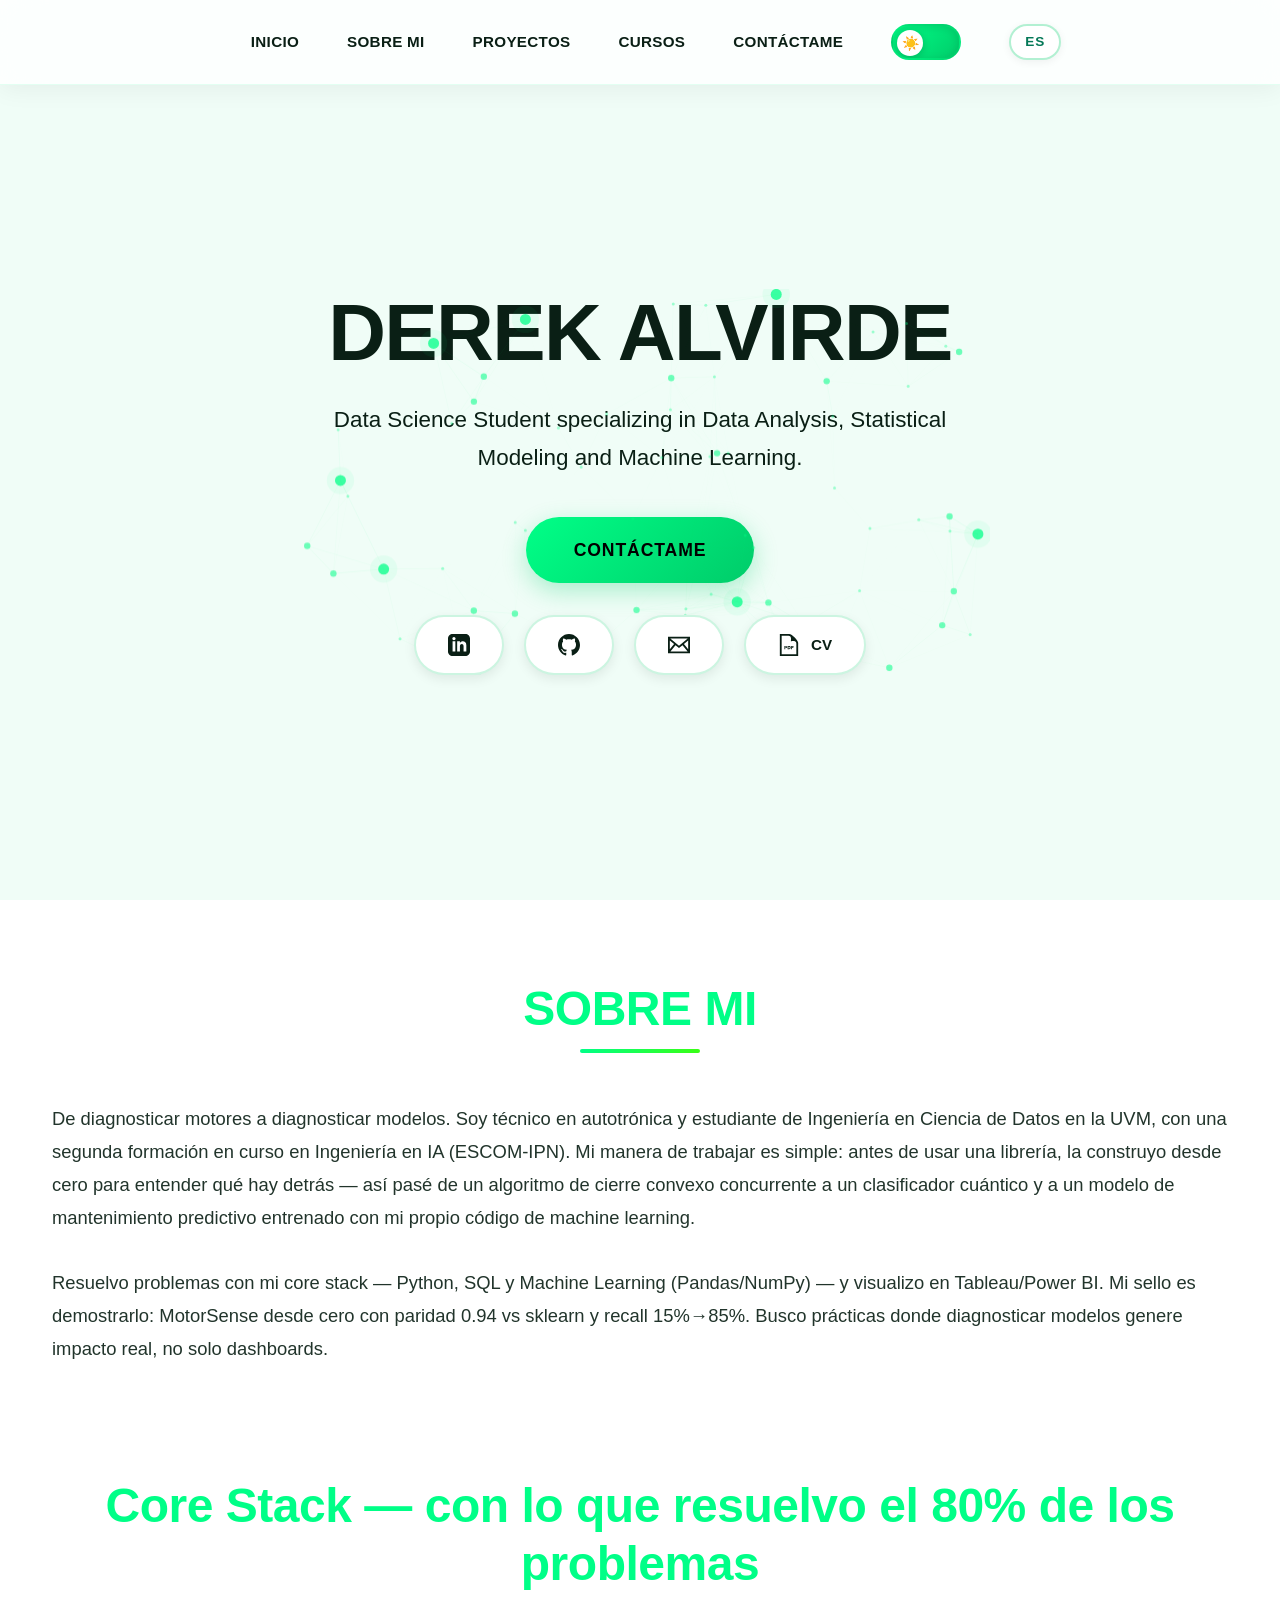
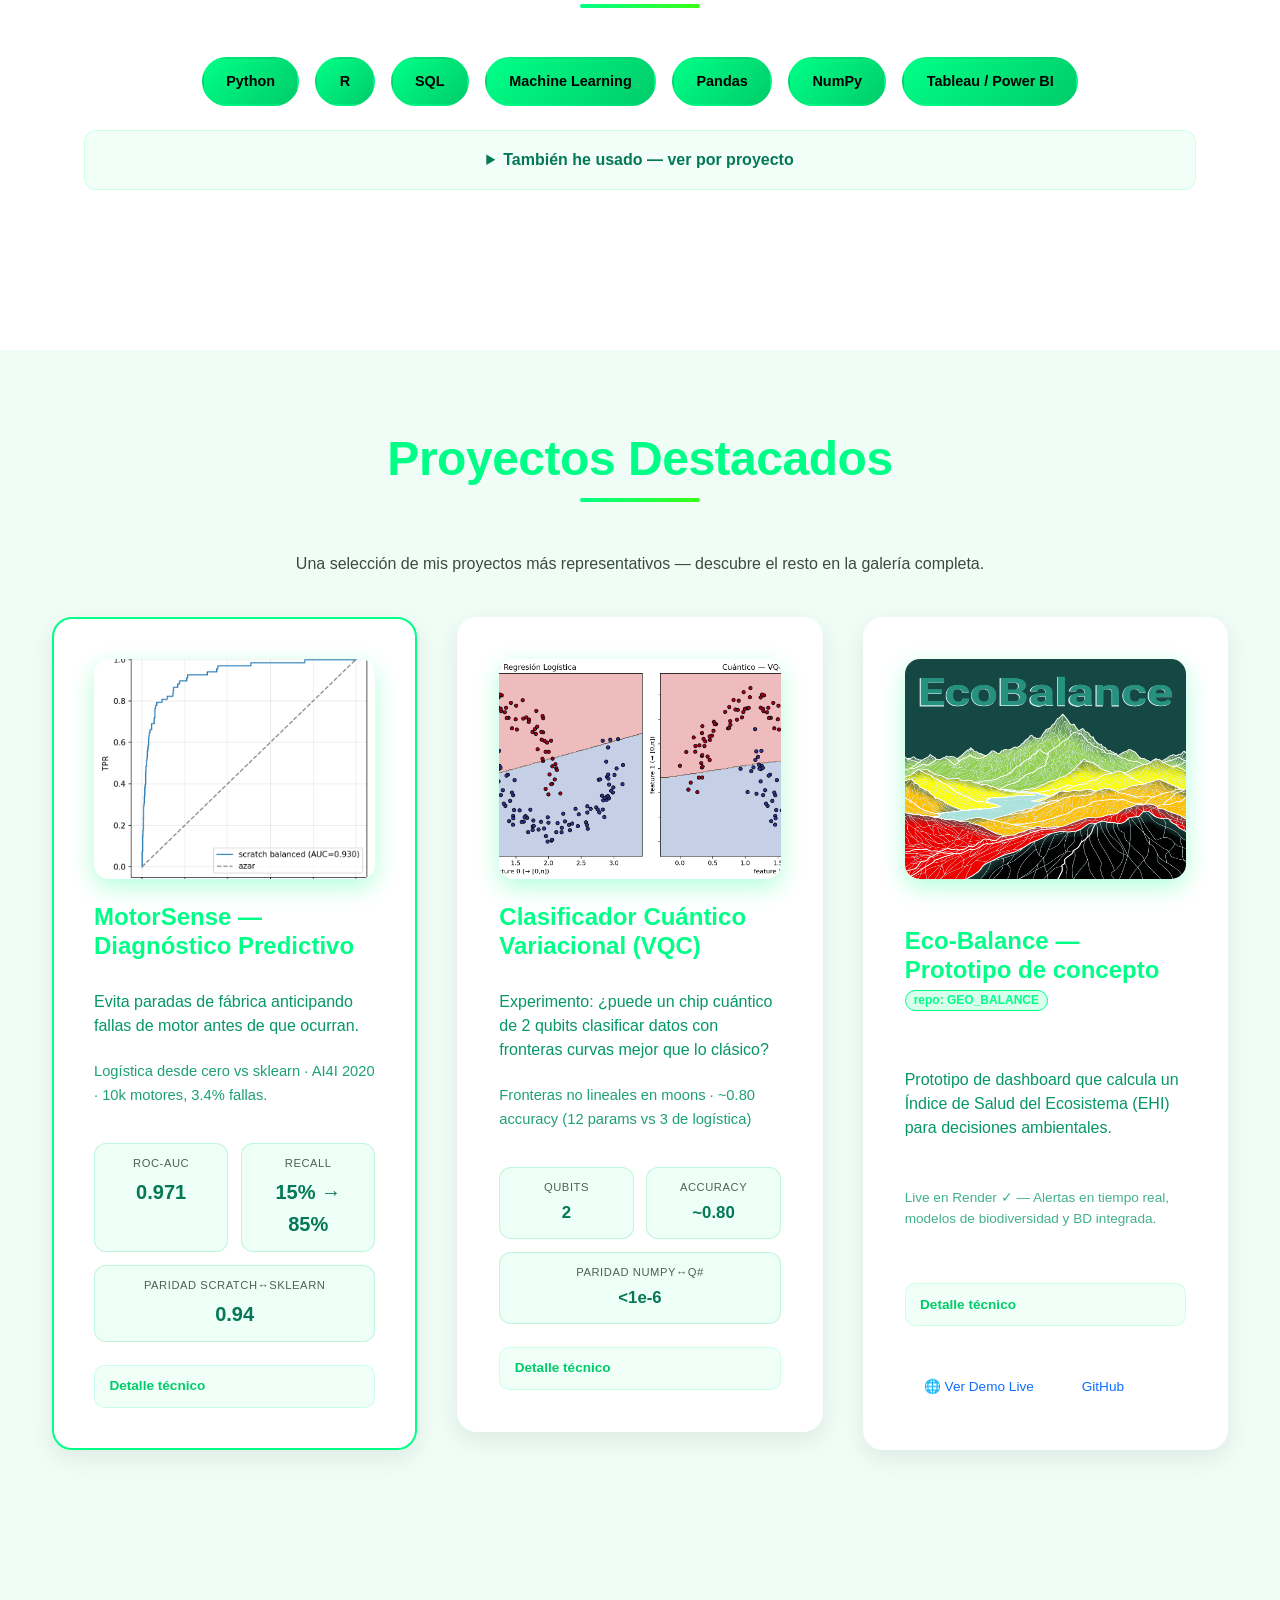
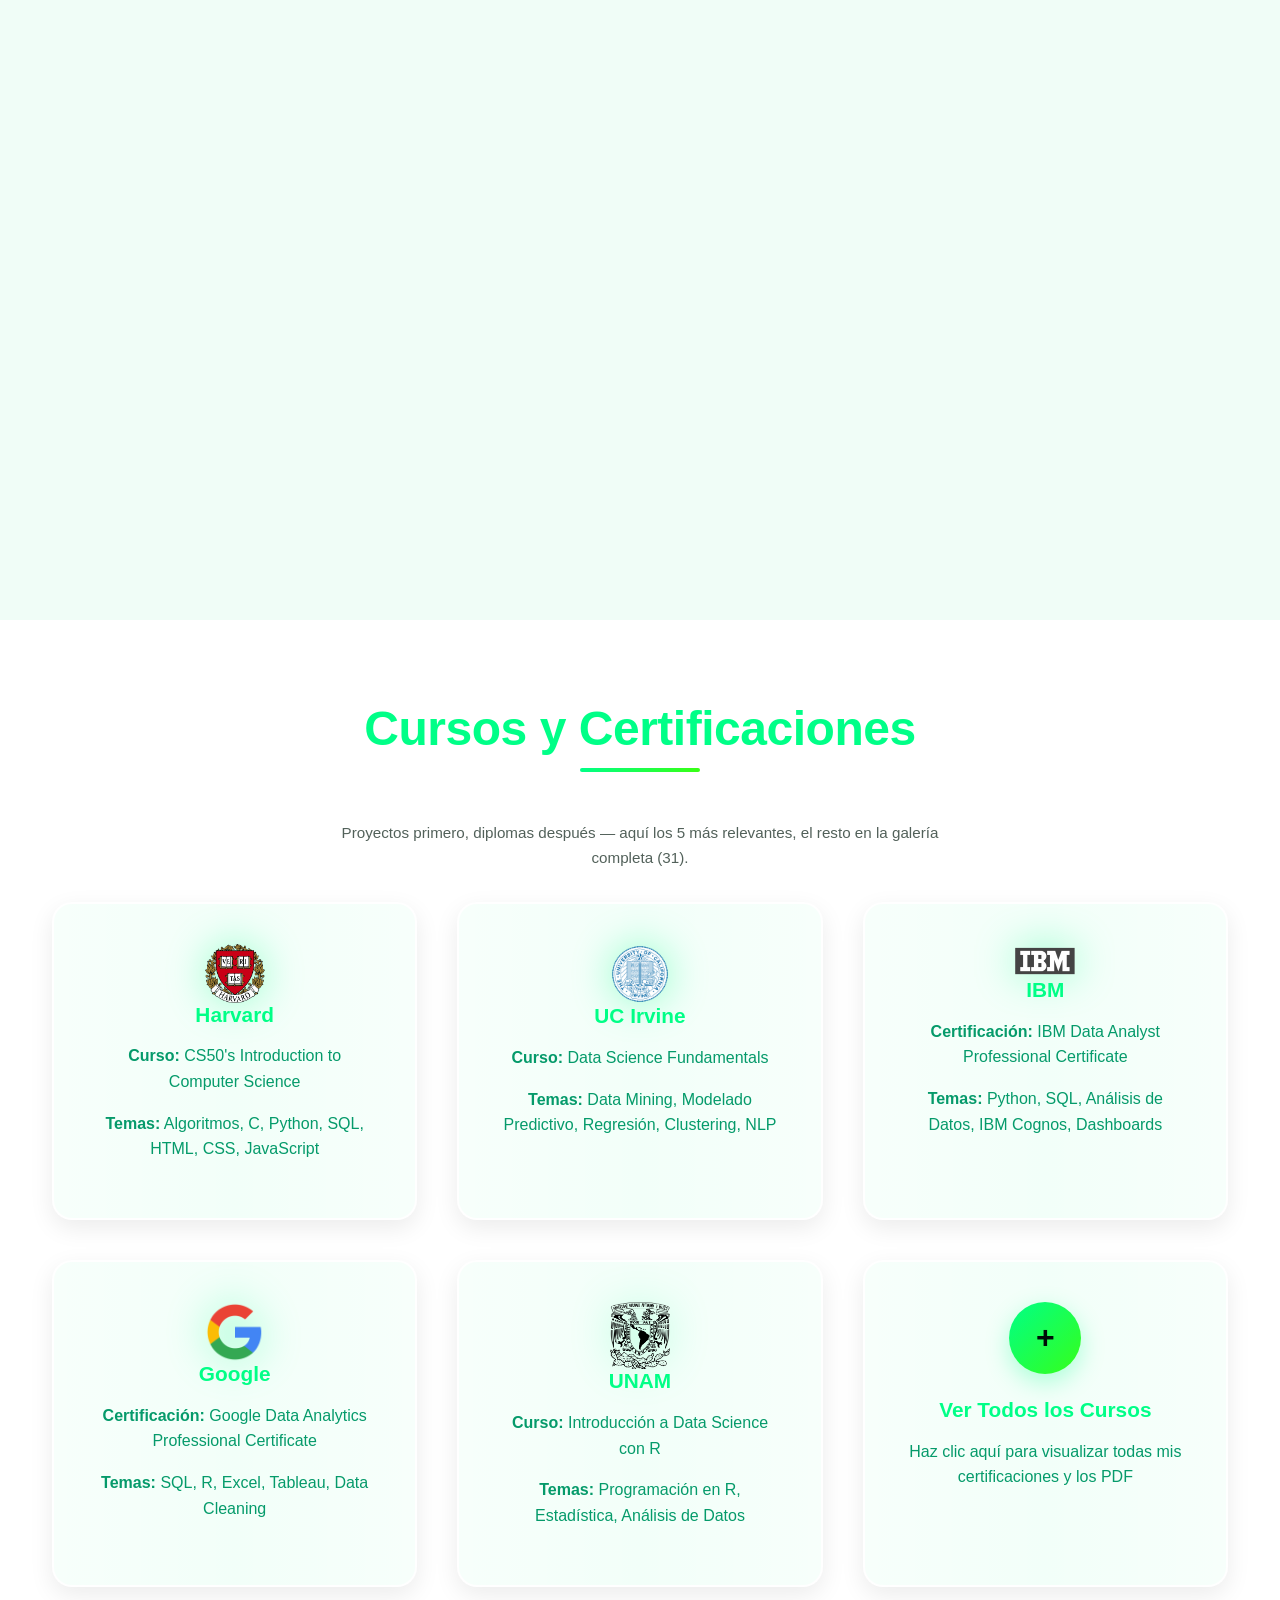
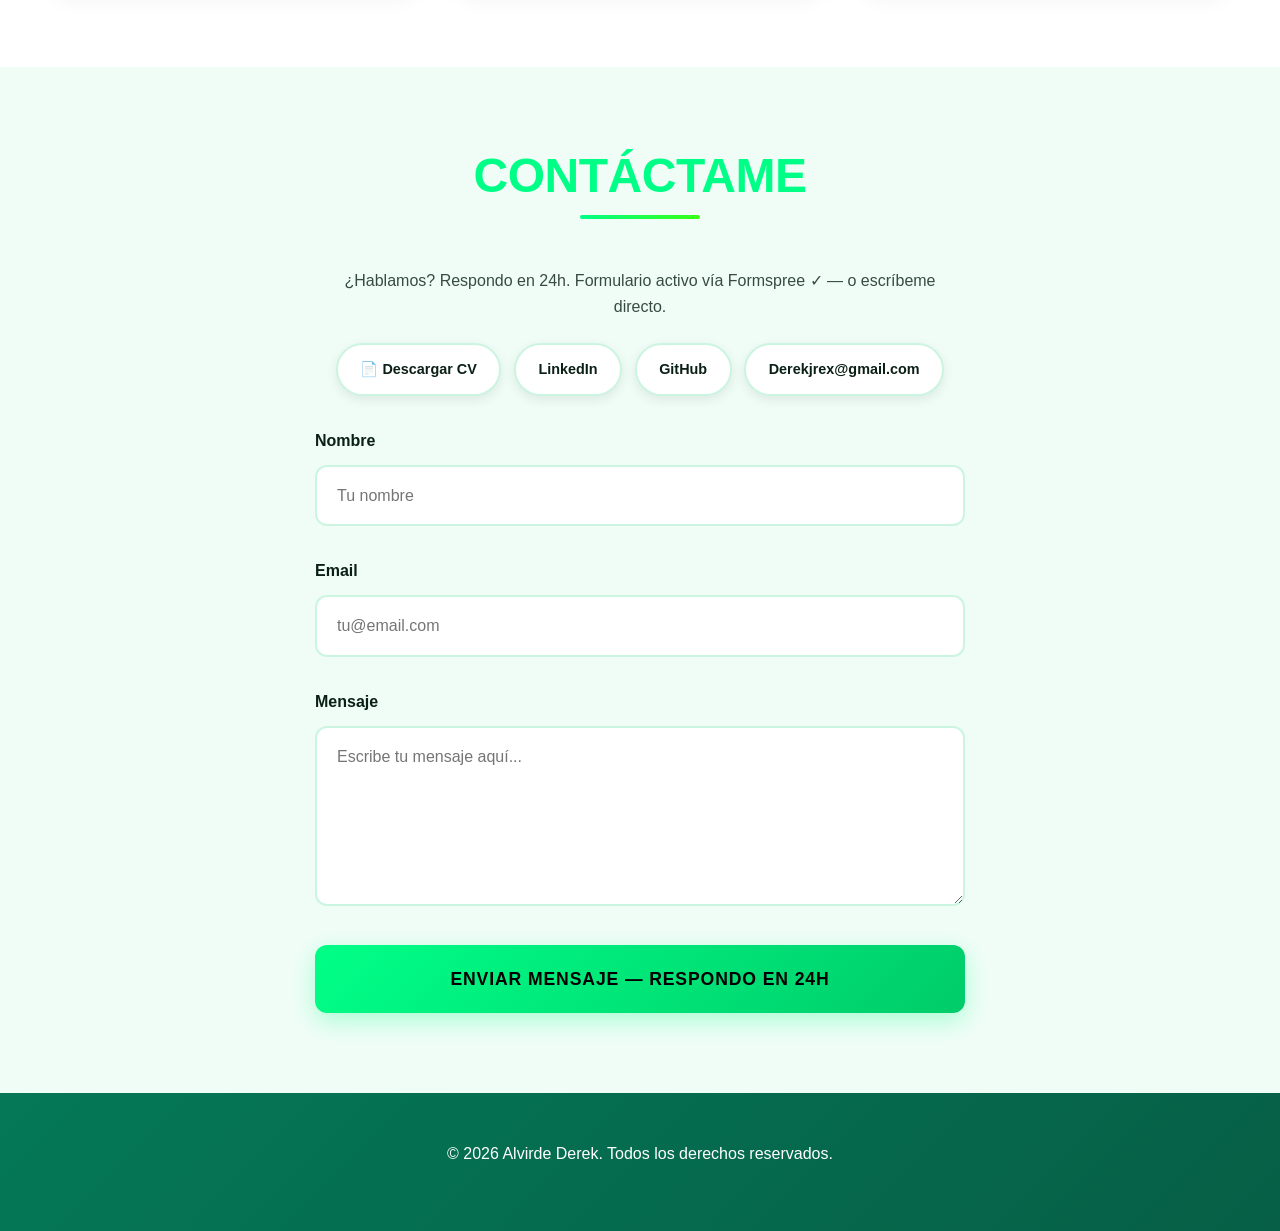
==== commit f23a9633: "revision y formato de la organizacion" ====
--- a/index.html
+++ b/index.html
@@ -12,14 +12,15 @@
 <body class="light">
     <nav>
         <ul>
-            <li><a href="#inicio">INICIO</a></li>
-            <li><a href="#sobre-mi">SOBRE MI</a></li>
-            <li><a href="#cursos">CURSOS</a></li>
-            <li><a href="#proyectos">PROYECTOS</a></li>
-            <li><a href="#contactame">CONTÁCTAME</a></li>
+            <li><a href="#inicio" data-i18n="nav_inicio">INICIO</a></li>
+            <li><a href="#sobre-mi" data-i18n="nav_sobre">SOBRE MI</a></li>
+            <li><a href="#proyectos" data-i18n="nav_proyectos">PROYECTOS</a></li>
+            <li><a href="#cursos" data-i18n="nav_cursos">CURSOS</a></li>
+            <li><a href="#contactame" data-i18n="nav_contacto">CONTÁCTAME</a></li>
             <button class="theme-toggle" id="themeToggle" aria-label="Cambiar tema">
                 <span class="toggle-slider">☀️</span>
             </button>
+            <button class="lang-toggle" id="langToggle" aria-label="Cambiar idioma" title="Cambiar idioma / Switch language">ES</button>
         </ul>
     </nav>
 
@@ -27,13 +28,13 @@
         <div>
             <canvas id="neural-canvas"></canvas>
             <h1>DEREK ALVIRDE</h1>
-            <p class="intro">
+            <p class="intro" data-i18n="hero_intro">
                 Data Science Student specializing in Data Analysis,
                 Statistical Modeling and Machine Learning.
             </p>
 
             <button class="cta-button"
-                onclick="document.getElementById('contactame').scrollIntoView({behavior: 'smooth'})">
+                onclick="document.getElementById('contactame').scrollIntoView({behavior: 'smooth'})" data-i18n="hero_cta">
                 Contáctame
             </button>
 
@@ -69,10 +70,10 @@
 
     <section id="sobre-mi">
         <div class="container">
-            <h2>SOBRE MI</h2>
+            <h2 data-i18n="sobre_title">SOBRE MI</h2>
             <div class="about-content">
                 <div class="about-text">
-                    <p>
+                    <p data-i18n="sobre_p1">
                         De diagnosticar motores a diagnosticar modelos. Soy técnico en autotrónica y estudiante
                         de Ingeniería en Ciencia de Datos en la UVM, con una segunda formación en curso en
                         Ingeniería en IA (ESCOM-IPN). Mi manera de trabajar es simple: antes de usar una
@@ -81,209 +82,213 @@
                         de mantenimiento predictivo entrenado con mi propio código de machine learning.
                     </p>
 
-                    <p>
-                        Trabajo con Python, SQL, R y las herramientas del oficio — Tableau, Power BI, Excel —
-                        y desde 2024 lo aplico como freelance en análisis de datos, automatización y tutoría
-                        de programación. Tengo certificaciones de Google, IBM y universidades internacionales,
-                        pero lo que quiero que veas no es el certificado — es lo que construí con lo que
-                        aprendí de él.
+                    <p data-i18n="sobre_p2">
+                        Resuelvo problemas con mi core stack — Python, SQL y Machine Learning (Pandas/NumPy) — y
+                        visualizo en Tableau/Power BI. Mi sello es demostrarlo: MotorSense desde cero con paridad
+                        0.94 vs sklearn y recall 15%→85%. Busco prácticas donde diagnosticar modelos genere impacto
+                        real, no solo dashboards.
                     </p>
                     <section id="stack">
-                        <h2>Core Stack</h2>
+                        <h2 data-i18n="stack_title">Core Stack — con lo que resuelvo el 80% de los problemas</h2>
                         <div class="skill-tags-row">
                             <span class="skill-tag">Python</span>
+                            <span class="skill-tag">R</span>
                             <span class="skill-tag">SQL</span>
-                            <span class="skill-tag">Tableau</span>
                             <span class="skill-tag">Machine Learning</span>
+                            <span class="skill-tag">Pandas</span>
+                            <span class="skill-tag">NumPy</span>
+                            <span class="skill-tag">Tableau / Power BI</span>
                         </div>
+                        <details class="stack-details">
+                            <summary data-i18n="stack_also">También he usado — ver por proyecto</summary>
+                            <div class="skill-tags-row" style="margin-top:1rem;">
+                                <span class="skill-tag skill-tag-secondary">Q#</span>
+                                <span class="skill-tag skill-tag-secondary">C / C++</span>
+                                <span class="skill-tag skill-tag-secondary">Java</span>
+                                <span class="skill-tag skill-tag-secondary">JavaScript</span>
+                                <span class="skill-tag skill-tag-secondary">PostgreSQL / MySQL</span>
+                                <span class="skill-tag skill-tag-secondary">Excel</span>
+                                <span class="skill-tag skill-tag-secondary">IBM Cognos</span>
+                                <span class="skill-tag skill-tag-secondary">HTML / CSS</span>
+                            </div>
+                            <p style="font-size:0.85rem; opacity:0.7; margin-top:0.8rem; text-align:center;" data-i18n="stack_note">Cada uno aparece solo donde el proyecto lo requirió — ver detalle en cada tarjeta.</p>
+                        </details>
                     </section>
 
-                    <div class="skills">
-                        <div class="skills-section">
-                            <h3>Programming</h3>
-                            <div class="skill-tags-row">
-                                <span class="skill-tag">Python</span>
-                                <span class="skill-tag">R</span>
-                                <span class="skill-tag">Q#</span>
-                                <span class="skill-tag">C</span>
-                                <span class="skill-tag">C++</span>
-                                <span class="skill-tag">JavaScript</span>
-                                <span class="skill-tag">Java</span>
-                            </div>
-                        </div>
-
-                        <div class="skills-section">
-                            <h3>Data & Databases</h3>
-                            <div class="skill-tags-row">
-                                <span class="skill-tag">SQL</span>
-                                <span class="skill-tag">MySQL</span>
-                                <span class="skill-tag">PostgreSQL</span>
-                            </div>
-                        </div>
-
-                        <div class="skills-section">
-                            <h3>Data Analysis & Visualization</h3>
-                            <div class="skill-tags-row">
-                                <span class="skill-tag">Excel</span>
-                                <span class="skill-tag">Tableau</span>
-                                <span class="skill-tag">Power BI</span>
-                                <span class="skill-tag">IBM Cognos</span>
-                                <span class="skill-tag">Pandas</span>
-                                <span class="skill-tag">NumPy</span>
-                            </div>
-                        </div>
-
-                        <div class="skills-section">
-                            <h3>Web Development</h3>
-                            <div class="skill-tags-row">
-                                <span class="skill-tag">HTML</span>
-                                <span class="skill-tag">CSS</span>
-                            </div>
-                        </div>
-
-                    </div>
-                </div>
-            </div>
-        </div>
-    </section>
-
-    <section id="cursos">
-        <div class="container">
-            <h2>Cursos y Certificaciones</h2>
-            <div class="cert-container">
-
-                <div class="cert-card">
-                    <img src="images/harvard-logo.png" alt="Harvard" class="cert-logo">
-                    <h3>Harvard</h3>
-                    <p><strong>Curso:</strong> CS50's Introduction to Computer Science</p>
-                    <p><strong>Temas:</strong> Algoritmos, C, Python, SQL, HTML, CSS, JavaScript</p>
-                </div>
-
-                <div class="cert-card">
-                    <img src="images/ucirvine-logo.png" alt="UC Irvine" class="cert-logo">
-                    <h3>UC Irvine</h3>
-                    <p><strong>Curso:</strong> Data Science Fundamentals</p>
-                    <p><strong>Temas:</strong> Data Mining, Modelado Predictivo, Regresión, Clustering, NLP</p>
-                </div>
-
-                <div class="cert-card">
-                    <img src="images/ibm-logo.png" alt="IBM" class="cert-logo">
-                    <h3>IBM</h3>
-                    <p><strong>Certificación:</strong> IBM Data Analyst Professional Certificate</p>
-                    <p><strong>Temas:</strong> Python, SQL, Análisis de Datos, IBM Cognos, Dashboards</p>
-                </div>
-
-                <div class="cert-card">
-                    <img src="images/google-logo.png" alt="Google" class="cert-logo">
-                    <h3>Google</h3>
-                    <p><strong>Certificación:</strong> Google Data Analytics Professional Certificate</p>
-                    <p><strong>Temas:</strong> SQL, R, Excel, Tableau, Data Cleaning</p>
-                </div>
-
-                <div class="cert-card">
-                    <img src="images/unam-logo.png" alt="UNAM" class="cert-logo">
-                    <h3>UNAM</h3>
-                    <p><strong>Curso:</strong> Introducción a Data Science con R</p>
-                    <p><strong>Temas:</strong> Programación en R, Estadística, Análisis de Datos</p>
-                </div>
-
-                <a href="certificaciones.html" class="cert-card cert-card-link"
-                    style="text-decoration: none; color: inherit; cursor: pointer;">
-                    <div class="cert-more-icon"></div>
-                    <h3>Ver Todos los Cursos</h3>
-                    <p>Haz clic aquí para visualizar todas mis certificaciones y los PDF</p>
-                </a>
-
+                </div>
             </div>
         </div>
     </section>
 
     <section id="proyectos">
         <div class="container">
-            <h2>Proyectos Destacados</h2>
-            <p style="text-align:center; opacity:0.8; margin-bottom:2.5rem; max-width:700px; margin-left:auto; margin-right:auto;">
+            <h2 data-i18n="proyectos_title">Proyectos Destacados</h2>
+            <p style="text-align:center; opacity:0.8; margin-bottom:2.5rem; max-width:700px; margin-left:auto; margin-right:auto;" data-i18n="proyectos_sub">
                 Una selección de mis proyectos más representativos — descubre el resto en la galería completa.
             </p>
             <div class="projects-container">
                 <!-- 0 — MotorSense (destacado) -->
                 <a href="https://github.com/derekrex333/MotorSense-Diagnostico-Predictivo" target="_blank"
                     class="project-card-link">
-                    <div class="project-card">
+                    <div class="project-card project-card-featured">
                         <img src="images/motorsense-roc.png" alt="MotorSense diagnóstico predictivo" class="project-icon"
                             style="object-fit: cover;">
-                        <h3>MotorSense — Diagnóstico Predictivo</h3>
-                        <p>Logística desde cero vs sklearn · AI4I 2020 · 10k motores, 3.4% fallas.</p>
-                        <p style="font-size:0.92rem; margin-top:0.6rem; opacity:0.9;"><strong>Resultado:</strong> Recall ~15% → ~85% con balanced/SMOTE · RF balanced ROC-AUC 0.971 · Paridad scratch↔sklearn corr 0.94.</p>
-                    </div>
-                </a>
-                <!-- 1 — VQC (destacado) -->
+                        <h3 data-i18n="motorsense_title">MotorSense — Diagnóstico Predictivo</h3>
+                        <p class="project-human" data-i18n="motorsense_human">Evita paradas de fábrica anticipando fallas de motor antes de que ocurran.</p>
+                        <p style="font-size:0.92rem; margin-top:0.4rem; opacity:0.9;" data-i18n="motorsense_desc">Logística desde cero vs sklearn · AI4I 2020 · 10k motores, 3.4% fallas.</p>
+                        <div class="metric-grid">
+                            <div class="metric"><span>ROC-AUC</span><strong>0.971</strong></div>
+                            <div class="metric"><span>Recall</span><strong>15% → 85%</strong></div>
+                            <div class="metric"><span>Paridad scratch↔sklearn</span><strong>0.94</strong></div>
+                        </div>
+                        <details class="project-tech-details"><summary data-i18n="motorsense_detail_sum">Detalle técnico</summary><span data-i18n="motorsense_detail_txt">Regresión logística con GD y class_weight/SMOTE, StandardScaler solo en train, split estratificado 80/20, RF balanced como baseline (prec 0.885, rec 0.794). Validación sin accuracy. Dataset AI4I 2020 (10k, 3.4% fallas).</span></details>
+                    </div>
+                </a>
+                <!-- 1 — VQC (destacado, interés personal) -->
                 <a href="https://github.com/derekrex333/Clasificador-Cuantico-Variacional-VQC" target="_blank"
                     class="project-card-link">
                     <div class="project-card">
                         <img src="images/vqc-fronteras.png" alt="Clasificador Cuántico Variacional" class="project-icon"
                             style="object-fit: cover;">
-                        <h3>Clasificador Cuántico Variacional (VQC)</h3>
-                        <p>Híbrido cuántico-clásico · 2 qubits · Angle encoding + ansatz hardware-efficient.</p>
-                        <p style="font-size:0.92rem; margin-top:0.6rem; opacity:0.9;"><strong>Resultado:</strong> Fronteras no lineales en moons con ~0.80 accuracy (12 params vs 3 de logística). Validación cruzada NumPy↔Q# &lt;1e-6 · Gradientes parameter-shift · Adam/SGD.</p>
-                    </div>
-                </a>
-                <!-- 2 — Eco-Balance -->
-                <a href="https://github.com/derekrex333/GEO_BALANCE" target="_blank" class="project-card-link">
-                    <div class="project-card">
-                        <img src="images/icon-ecobalance.png" alt="Eco-Balance" class="project-icon">
-                        <h3>Eco-Balance</h3>
-                        <p>PWA de monitoreo ecológico con IA — Índice de Salud del Ecosistema (EHI).</p>
-                        <p style="font-size:0.92rem; margin-top:0.6rem; opacity:0.9;"><strong>Resultado:</strong> Dashboard con alertas en tiempo real, modelos de biodiversidad y base de datos integrada para toma de decisiones ambientales.</p>
-                    </div>
-                </a>
+                        <h3 data-i18n="vqc_title">Clasificador Cuántico Variacional (VQC)</h3>
+                        <p class="project-human" data-i18n="vqc_human">Experimento: ¿puede un chip cuántico de 2 qubits clasificar datos con fronteras curvas mejor que lo clásico?</p>
+                        <p style="font-size:0.92rem; margin-top:0.4rem; opacity:0.9;" data-i18n="vqc_desc">Fronteras no lineales en moons · ~0.80 accuracy (12 params vs 3 de logística)</p>
+                        <div class="metric-grid metric-grid-small">
+                            <div class="metric"><span>Qubits</span><strong>2</strong></div>
+                            <div class="metric"><span>Accuracy</span><strong>~0.80</strong></div>
+                            <div class="metric"><span>Paridad NumPy↔Q#</span><strong>&lt;1e-6</strong></div>
+                        </div>
+                        <details class="project-tech-details"><summary data-i18n="vqc_detail_sum">Detalle técnico</summary><span data-i18n="vqc_detail_txt">Angle encoding Ry(x) + ansatz hardware-efficient (Ry/Rz+CNOT, L=3), gradientes parameter-shift, Adam/SGD. Doble backend NumPy exacto / Q# opcional.</span></details>
+                    </div>
+                </a>
+                <!-- 2 — Eco-Balance — LIVE https://ecobalance-khxn.onrender.com/ -->
+                <div class="project-card">
+                    <img src="images/icon-ecobalance.png" alt="Eco-Balance" class="project-icon">
+                    <h3 data-i18n="ecobalance_title">Eco-Balance — Prototipo de concepto <span style="font-size:0.75rem; font-weight:600; background:rgba(0,255,135,0.15); border:1px solid #00ff87; padding:0.15rem 0.5rem; border-radius:999px; vertical-align:middle;">repo: GEO_BALANCE</span></h3>
+                    <p class="project-human" data-i18n="ecobalance_human">Prototipo de dashboard que calcula un Índice de Salud del Ecosistema (EHI) para decisiones ambientales.</p>
+                    <p style="font-size:0.85rem; margin-top:0.4rem; opacity:0.75;" data-i18n="ecobalance_desc"><em>Live en Render ✓</em> — Alertas en tiempo real, modelos de biodiversidad y BD integrada.</p>
+                    <details class="project-tech-details"><summary data-i18n="ecobalance_detail_sum">Detalle técnico</summary><span data-i18n="ecobalance_detail_txt">PWA + IA mock EHI, JS + Python, base de datos integrada. Código abierto para iterar.</span></details>
+                    <div style="display:flex; gap:0.6rem; margin-top:1rem; flex-wrap:wrap;">
+                        <a href="https://ecobalance-khxn.onrender.com/" target="_blank" class="btn-view" style="padding:0.6rem 1.2rem; font-size:0.85rem; text-decoration:none; display:inline-flex; align-items:center; gap:0.4rem;">🌐 Ver Demo Live</a>
+                        <a href="https://github.com/derekrex333/GEO_BALANCE" target="_blank" class="btn-github" style="padding:0.6rem 1.2rem; font-size:0.85rem; text-decoration:none; display:inline-flex; align-items:center;">GitHub</a>
+                    </div>
+                </div>
                 <!-- 3 — Impacto Recesiones -->
                 <a href="https://github.com/derekrex333/visualization-of-ventas-de-autom-viles" target="_blank"
                     class="project-card-link">
                     <div class="project-card">
                         <img src="images/ventas-autos.png" alt="Impacto de recesiones en ventas" class="project-icon"
                             style="object-fit: cover;">
-                        <h3>Impacto de Recesiones en Ventas de Automóviles</h3>
-                        <p>Análisis exploratorio 1980-2023 · PIB, desempleo y gasto publicitario.</p>
-                        <p style="font-size:0.92rem; margin-top:0.6rem; opacity:0.9;"><strong>Resultado:</strong> 9 visualizaciones — caídas y alta volatilidad en recesiones evidencian fuerte correlación con el ciclo económico.</p>
+                        <h3 data-i18n="recesiones_title">Impacto de Recesiones en Ventas de Automóviles</h3>
+                        <p class="project-human" data-i18n="recesiones_human">¿Cómo afectan las recesiones a lo que compramos? 9 gráficos cuentan la historia 1980-2023.</p>
+                        <p style="font-size:0.92rem; margin-top:0.4rem; opacity:0.9;" data-i18n="recesiones_desc">PIB, desempleo y gasto publicitario — caídas y alta volatilidad en recesiones evidencian fuerte correlación con el ciclo económico.</p>
+                    </div>
+                </a>
+                <!-- 4 — Cyclistic -->
+                <a href="https://rpubs.com/derekalv/1332616" target="_blank" class="project-card-link">
+                    <div class="project-card">
+                        <img src="images/icon-cyclistic.png" alt="Cyclistic" class="project-icon" style="object-fit: contain; background:#0a0f0d; padding:1rem;">
+                        <h3 data-i18n="cyclistic_title">Cyclistic — Miembros vs Casuales</h3>
+                        <p class="project-human" data-i18n="cyclistic_human">R + tidyverse para convertir usuarios casuales en miembros anuales.</p>
+                        <p style="font-size:0.92rem; margin-top:0.4rem; opacity:0.9;" data-i18n="cyclistic_desc">Bikeshare · Limpieza y visualización en R · Patrones por día/semana y recomendaciones de conversión.</p>
                     </div>
                 </a>
                 <!-- MAS PROYECTOS -->
                 <a href="proyectos.html" class="project-card-link">
                     <div class="project-card" style="display:flex; flex-direction:column; align-items:center; justify-content:center; text-align:center; min-height:420px;">
                         <img src="images/MAS_PROYECTOS.jpg" alt="Más proyectos" class="project-icon" style="max-height:180px; object-fit:cover;">
-                        <h3>MÁS PROYECTOS →</h3>
-                        <p>Ver galería completa con todos los proyectos: análisis en R, C++/Qt, toolkits matemáticos y más.</p>
-                        <span style="margin-top:1rem; display:inline-block; padding:0.7rem 1.6rem; background:linear-gradient(135deg,#00ff87,#00cc6a); color:#000; border-radius:30px; font-weight:700; font-size:0.95rem;">Explorar todos</span>
-                    </div>
-                </a>
+                        <h3 data-i18n="mas_title">MÁS PROYECTOS →</h3>
+                        <p data-i18n="mas_desc">Ver galería completa con todos los proyectos: análisis en R, C++/Qt, toolkits matemáticos y más.</p>
+                        <span style="margin-top:1rem; display:inline-block; padding:0.7rem 1.6rem; background:linear-gradient(135deg,#00ff87,#00cc6a); color:#000; border-radius:30px; font-weight:700; font-size:0.95rem;" data-i18n="mas_btn">Explorar todos</span>
+                    </div>
+                </a>
+            </div>
+        </div>
+    </section>
+
+    <section id="cursos">
+        <div class="container">
+            <h2 data-i18n="cursos_title">Cursos y Certificaciones</h2>
+            <p style="text-align:center; opacity:0.7; margin-bottom:2rem; max-width:650px; margin-left:auto; margin-right:auto; font-size:0.95rem;" data-i18n="cursos_sub">Proyectos primero, diplomas después — aquí los 5 más relevantes, el resto en la galería completa (31).</p>
+            <div class="cert-container">
+
+                <div class="cert-card">
+                    <img src="images/harvard-logo.png" alt="Harvard" class="cert-logo">
+                    <h3>Harvard</h3>
+                    <p><strong>Curso:</strong> CS50's Introduction to Computer Science</p>
+                    <p><strong>Temas:</strong> Algoritmos, C, Python, SQL, HTML, CSS, JavaScript</p>
+                </div>
+
+                <div class="cert-card">
+                    <img src="images/ucirvine-logo.png" alt="UC Irvine" class="cert-logo">
+                    <h3>UC Irvine</h3>
+                    <p><strong>Curso:</strong> Data Science Fundamentals</p>
+                    <p><strong>Temas:</strong> Data Mining, Modelado Predictivo, Regresión, Clustering, NLP</p>
+                </div>
+
+                <div class="cert-card">
+                    <img src="images/ibm-logo.png" alt="IBM" class="cert-logo">
+                    <h3>IBM</h3>
+                    <p><strong>Certificación:</strong> IBM Data Analyst Professional Certificate</p>
+                    <p><strong>Temas:</strong> Python, SQL, Análisis de Datos, IBM Cognos, Dashboards</p>
+                </div>
+
+                <div class="cert-card">
+                    <img src="images/google-logo.png" alt="Google" class="cert-logo">
+                    <h3>Google</h3>
+                    <p><strong>Certificación:</strong> Google Data Analytics Professional Certificate</p>
+                    <p><strong>Temas:</strong> SQL, R, Excel, Tableau, Data Cleaning</p>
+                </div>
+
+                <div class="cert-card">
+                    <img src="images/unam-logo.png" alt="UNAM" class="cert-logo">
+                    <h3>UNAM</h3>
+                    <p><strong>Curso:</strong> Introducción a Data Science con R</p>
+                    <p><strong>Temas:</strong> Programación en R, Estadística, Análisis de Datos</p>
+                </div>
+
+                <a href="certificaciones.html" class="cert-card cert-card-link"
+                    style="text-decoration: none; color: inherit; cursor: pointer;">
+                    <div class="cert-more-icon"></div>
+                    <h3 data-i18n="ver_todos_title">Ver Todos los Cursos</h3>
+                    <p data-i18n="ver_todos_desc">Haz clic aquí para visualizar todas mis certificaciones y los PDF</p>
+                </a>
+
             </div>
         </div>
     </section>
 
     <section id="contactame">
         <div class="container">
-            <h2>CONTÁCTAME</h2>
+            <h2 data-i18n="contacto_title">CONTÁCTAME</h2>
+            <p style="text-align:center; opacity:0.8; margin-bottom:1.5rem; max-width:600px; margin-left:auto; margin-right:auto;" data-i18n="contacto_sub">¿Hablamos? Respondo en 24h. Formulario activo vía Formspree ✓ — o escríbeme directo.</p>
+            <div style="display:flex; flex-wrap:wrap; gap:0.8rem; justify-content:center; margin-bottom:2rem;">
+                <a href="files/CV-Derek-Alvirde.pdf" download class="social-btn" style="padding:0.8rem 1.4rem; font-size:0.9rem;" data-i18n="contacto_cv">📄 Descargar CV</a>
+                <a href="https://linkedin.com/in/derek-alvirde" target="_blank" class="social-btn" style="padding:0.8rem 1.4rem; font-size:0.9rem;">LinkedIn</a>
+                <a href="https://github.com/derekrex333" target="_blank" class="social-btn" style="padding:0.8rem 1.4rem; font-size:0.9rem;">GitHub</a>
+                <a href="mailto:Derekjrex@gmail.com" class="social-btn" style="padding:0.8rem 1.4rem; font-size:0.9rem;">Derekjrex@gmail.com</a>
+            </div>
             <form class="contact-form" action="https://formspree.io/f/mzdjeaee" method="POST">
                 <div class="form-group">
-                    <label for="nombre">Nombre</label>
-                    <input type="text" id="nombre" name="nombre" placeholder="Tu nombre" required>
+                    <label for="nombre" data-i18n="contacto_nombre_label">Nombre</label>
+                    <input type="text" id="nombre" name="nombre" placeholder="Tu nombre" required data-i18n-placeholder="contacto_nombre_ph">
                 </div>
                 <div class="form-group">
                     <label for="email">Email</label>
-                    <input type="email" id="email" name="email" placeholder="tu@email.com" required>
+                    <input type="email" id="email" name="email" placeholder="tu@email.com" required data-i18n-placeholder="contacto_email_ph">
                 </div>
                 <div class="form-group">
-                    <label for="mensaje">Mensaje</label>
-                    <textarea id="mensaje" name="mensaje" placeholder="Escribe tu mensaje aquí..." required></textarea>
-                </div>
-                <button type="submit" class="submit-btn">Enviar Mensaje</button>
+                    <label for="mensaje" data-i18n="contacto_msg_label">Mensaje</label>
+                    <textarea id="mensaje" name="mensaje" placeholder="Escribe tu mensaje aquí..." required data-i18n-placeholder="contacto_msg_ph"></textarea>
+                </div>
+                <button type="submit" class="submit-btn" data-i18n="contacto_btn">Enviar Mensaje — Respondo en 24h</button>
                 <p class="form-status" role="status" aria-live="polite" hidden></p>
             </form>
         </div>
     </section>
 
     <footer>
-        <p>&copy; 2026 Alvirde Derek. Todos los derechos reservados.</p>
+        <p>&copy; <span id="year"></span> Alvirde Derek. Todos los derechos reservados.</p>
     </footer>
 
     <script src="https://cdn.jsdelivr.net/npm/bootstrap@5.3.3/dist/js/bootstrap.bundle.min.js"></script>
--- a/styles.css
+++ b/styles.css
@@ -1,3 +1,5 @@
+@import url('https://fonts.googleapis.com/css2?family=Space+Grotesk:wght@400;600;700&family=Inter:wght@400;500;600&display=swap');
+
 :root {
     /* Palette Verde/Negro Premium */
     --color-primary: #00ff87;
@@ -43,8 +45,6 @@
     box-sizing: border-box;
 }
 
-@import url('https://fonts.googleapis.com/css2?family=Space+Grotesk:wght@400;600;700&family=Inter:wght@400;500;600&display=swap');
-
 body {
     font-family: var(--font-body);
     line-height: 1.6;
@@ -121,6 +121,23 @@
 
 html {
     scroll-behavior: smooth;
+}
+
+::selection {
+    background: var(--color-primary);
+    color: var(--color-dark);
+}
+
+a:focus-visible,
+button:focus-visible,
+input:focus-visible,
+textarea:focus-visible {
+    outline: 3px solid var(--color-primary);
+    outline-offset: 3px;
+}
+
+section[id] {
+    scroll-margin-top: 84px;
 }
 
 /* Navegación Premium */
@@ -247,6 +264,32 @@
     box-shadow: var(--shadow-glow);
 }
 
+.lang-toggle {
+    width: 52px;
+    height: 36px;
+    border-radius: 999px;
+    cursor: pointer;
+    font-family: var(--font-display);
+    font-weight: 700;
+    font-size: 0.85rem;
+    letter-spacing: 0.06em;
+    border: 2px solid;
+    transition: all var(--transition-base);
+}
+body.light .lang-toggle {
+    background: white;
+    color: #047857;
+    border-color: rgba(0,204,106,0.3);
+    box-shadow: 0 2px 8px rgba(0,0,0,0.06);
+}
+body.dark .lang-toggle {
+    background: var(--color-dark-elevated);
+    color: var(--color-primary);
+    border-color: var(--color-primary);
+    box-shadow: 0 0 12px rgba(0,255,135,0.15);
+}
+.lang-toggle:hover { transform: translateY(-2px); }
+
 /* Hero Section - Impactante */
 .hero {
     min-height: 100vh;
@@ -265,6 +308,11 @@
 
 body.dark .hero {
     color: var(--color-primary);
+}
+
+.hero>div {
+    position: relative;
+    z-index: 1;
 }
 
 .hero h1 {
@@ -328,40 +376,6 @@
     box-shadow: var(--shadow-glow-strong);
 }
 
-/* Hero Certifications */
-.hero-certifications {
-    padding: 8rem 2rem 5rem;
-    text-align: center;
-    position: relative;
-    z-index: 1;
-}
-
-body.light .hero-certifications {
-    background: linear-gradient(135deg, #d1fae5 0%, #a7f3d0 100%);
-    color: var(--color-text-light);
-}
-
-body.dark .hero-certifications {
-    background: linear-gradient(135deg, var(--color-secondary) 0%, var(--color-dark-surface) 100%);
-    color: var(--color-primary);
-}
-
-.hero-certifications h1 {
-    font-family: var(--font-display);
-    font-size: clamp(2rem, 6vw, 3.5rem);
-    margin-bottom: 1rem;
-    font-weight: 700;
-}
-
-body.dark .hero-certifications h1 {
-    text-shadow: 0 0 30px rgba(0, 255, 135, 0.3);
-}
-
-.hero-certifications p {
-    font-size: 1.2rem;
-    opacity: 0.85;
-}
-
 /* Social Links - Modernos */
 .social-links {
     display: flex;
@@ -595,28 +609,10 @@
 }
 
 /* Certificaciones Premium */
-#certificaciones {
-    padding: var(--spacing-xl) 2rem;
-}
-
-body.light #certificaciones {
-    background: var(--color-light-surface);
-}
-
-body.dark #certificaciones {
-    background: var(--color-dark-surface);
-}
-
 .cert-container {
     display: grid;
     grid-template-columns: repeat(auto-fit, minmax(300px, 1fr));
     gap: 2.5rem;
-}
-
-.certifications-grid {
-    display: flex;
-    flex-direction: column;
-    gap: 3rem;
 }
 
 .cert-logo {
@@ -626,8 +622,7 @@
     transition: filter var(--transition-base);
 }
 
-.cert-card,
-.cert-item {
+.cert-card {
     padding: 2.5rem;
     border-radius: 20px;
     text-align: center;
@@ -637,8 +632,7 @@
     overflow: hidden;
 }
 
-.cert-card::before,
-.cert-item::before {
+.cert-card::before {
     content: '';
     position: absolute;
     top: -50%;
@@ -650,57 +644,32 @@
     transition: all var(--transition-slow);
 }
 
-.cert-card:hover::before,
-.cert-item:hover::before {
+.cert-card:hover::before {
     left: 100%;
 }
 
-body.light .cert-card,
-body.light .cert-item {
+body.light .cert-card {
     background: white;
     box-shadow: 0 8px 24px rgba(0, 0, 0, 0.08);
 }
 
-body.dark .cert-card,
-body.dark .cert-item {
+body.dark .cert-card {
     background: var(--color-dark-elevated);
     box-shadow: 0 8px 24px rgba(0, 255, 135, 0.15);
     border: 1px solid rgba(0, 255, 135, 0.2);
 }
 
-.cert-card:hover,
-.cert-item:hover {
+.cert-card:hover {
     transform: translateY(-8px) scale(1.02);
     border-color: var(--color-primary);
 }
 
-body.light .cert-card:hover,
-body.light .cert-item:hover {
+body.light .cert-card:hover {
     box-shadow: 0 16px 40px rgba(0, 204, 106, 0.25);
 }
 
-body.dark .cert-card:hover,
-body.dark .cert-item:hover {
+body.dark .cert-card:hover {
     box-shadow: var(--shadow-glow-strong);
-}
-
-.cert-logo-placeholder {
-    width: 90px;
-    height: 90px;
-    background: linear-gradient(135deg, var(--color-primary), var(--color-accent));
-    border-radius: 50%;
-    margin: 0 auto 1.5rem;
-    display: flex;
-    align-items: center;
-    justify-content: center;
-    color: var(--color-dark);
-    font-weight: bold;
-    font-size: 1.8rem;
-    box-shadow: 0 8px 24px rgba(0, 255, 135, 0.3);
-}
-
-body.dark .cert-logo-placeholder {
-    box-shadow: var(--shadow-glow);
 }
 
 .cert-card h3 {
@@ -718,6 +687,34 @@
 
 body.light .cert-card p {
     color: #059669;
+}
+
+/* Tarjeta-enlace "Ver todos" */
+.cert-card-link {
+    display: block;
+}
+
+.cert-more-icon {
+    width: 72px;
+    height: 72px;
+    margin: 0 auto 1.5rem;
+    border-radius: 50%;
+    display: flex;
+    align-items: center;
+    justify-content: center;
+    font-size: 2rem;
+    font-weight: 700;
+    color: var(--color-dark);
+    background: linear-gradient(135deg, var(--color-primary), var(--color-accent));
+    box-shadow: 0 8px 24px rgba(0, 255, 135, 0.3);
+}
+
+.cert-more-icon::before {
+    content: '+';
+}
+
+body.dark .cert-more-icon {
+    box-shadow: var(--shadow-glow);
 }
 
 /* Proyectos - Cards Modernos */
@@ -794,6 +791,11 @@
     font-size: 2.5rem;
     font-weight: bold;
     box-shadow: 0 8px 24px rgba(0, 255, 135, 0.3);
+    transition: transform var(--transition-base);
+}
+
+.project-card:hover .project-icon {
+    transform: scale(1.04);
 }
 
 body.dark .project-icon {
@@ -812,33 +814,49 @@
     text-shadow: 0 0 20px rgba(0, 255, 135, 0.2);
 }
 
-body.dark .project-card p,
-body.dark .project-card ul li {
+body.dark .project-card p {
     color: var(--color-text-dark);
     opacity: 0.85;
 }
 
 body.light .project-card p {
     color: #059669;
-}
-
-body.light .project-card ul li {
-    color: #047857;
-}
-
-.project-card ul {
-    list-style-position: inside;
-    line-height: 1.9;
-}
-
-.project-card ul li {
-    margin-bottom: 0.7rem;
 }
 
 /* Enlaces de Proyectos */
 .project-card-link {
     text-decoration: none;
     color: inherit;
+}
+
+/* Revelado al hacer scroll (la clase .reveal la añade script.js) */
+.project-card.reveal {
+    opacity: 0;
+    transform: translateY(28px);
+    transition: opacity 0.6s ease-out, transform 0.6s ease-out;
+}
+
+.project-card.reveal.revealed {
+    opacity: 1;
+    transform: none;
+}
+
+.project-card.reveal.revealed:hover {
+    transform: translateY(-12px) scale(1.02);
+}
+
+@media (prefers-reduced-motion: reduce) {
+    .project-card.reveal {
+        opacity: 1;
+        transform: none;
+        transition: none;
+    }
+
+    .hero h1,
+    .hero p,
+    .social-links {
+        animation: none;
+    }
 }
 
 /* Formulario de Contacto Premium */
@@ -946,6 +964,40 @@
     box-shadow: var(--shadow-glow-strong);
 }
 
+.submit-btn:disabled {
+    opacity: 0.7;
+    cursor: wait;
+    transform: none;
+}
+
+.form-status {
+    margin-top: 1.5rem;
+    padding: 1rem 1.25rem;
+    border-radius: 12px;
+    font-weight: 600;
+    text-align: center;
+}
+
+.form-status.success {
+    background: rgba(0, 255, 135, 0.12);
+    border: 2px solid var(--color-primary);
+    color: var(--color-primary-dark);
+}
+
+body.dark .form-status.success {
+    color: var(--color-primary);
+}
+
+.form-status.error {
+    background: rgba(255, 80, 80, 0.1);
+    border: 2px solid #ff5050;
+    color: #c81e1e;
+}
+
+body.dark .form-status.error {
+    color: #ff8080;
+}
+
 /* Footer Elegante */
 footer {
     text-align: center;
@@ -1016,10 +1068,6 @@
         font-size: 1.1rem;
     }
 
-    .hero-certifications h1 {
-        font-size: 2.2rem;
-    }
-
     .about-content {
         flex-direction: column;
         gap: 2rem;
@@ -1069,42 +1117,91 @@
     }
 }
 
-/* Animación de entrada para elementos */
-@keyframes slideInLeft {
-    from {
-        opacity: 0;
-        transform: translateX(-30px);
-    }
-
-    to {
-        opacity: 1;
-        transform: translateX(0);
-    }
-}
-
-@keyframes slideInRight {
-    from {
-        opacity: 0;
-        transform: translateX(30px);
-    }
-
-    to {
-        opacity: 1;
-        transform: translateX(0);
-    }
-}
-
-/* Utilidades */
-.text-gradient {
-    background: linear-gradient(135deg, var(--color-primary), var(--color-accent));
-    -webkit-background-clip: text;
-    -webkit-text-fill-color: transparent;
-    background-clip: text;
-}
-
-.glow-text {
-    text-shadow: 0 0 20px var(--color-primary);
-}
+/* Métricas visuales — MotorSense/VQC */
+.metric-grid {
+    display: flex;
+    gap: 0.8rem;
+    justify-content: center;
+    margin: 1.2rem 0 0.6rem;
+    flex-wrap: wrap;
+}
+.metric {
+    background: rgba(0, 255, 135, 0.08);
+    border: 1px solid rgba(0, 255, 135, 0.2);
+    border-radius: 12px;
+    padding: 0.7rem 1rem;
+    text-align: center;
+    min-width: 105px;
+    flex: 1;
+}
+.metric span {
+    display: block;
+    font-size: 0.7rem;
+    opacity: 0.7;
+    text-transform: uppercase;
+    letter-spacing: 0.05em;
+    margin-bottom: 0.2rem;
+}
+.metric strong {
+    font-size: 1.25rem;
+    color: var(--color-primary);
+    font-family: var(--font-display);
+}
+.metric-grid-small .metric strong { font-size: 1.05rem; }
+body.light .metric { background: rgba(0,255,135,0.07); border-color: rgba(0,204,106,0.2); }
+body.light .metric strong { color: #047857; }
+.project-human { font-size: 1rem; font-weight: 500; margin-top: 0.6rem; line-height: 1.5; }
+body.dark .project-human { color: var(--color-text-dark); }
+body.light .project-human { color: #065f46; }
+.project-tech-details {
+    margin-top: 0.8rem;
+    background: rgba(0,255,135,0.06);
+    border: 1px solid rgba(0,255,135,0.15);
+    border-radius: 10px;
+    padding: 0.6rem 0.9rem;
+    font-size: 0.85rem;
+    text-align: left;
+}
+.project-tech-details summary {
+    cursor: pointer;
+    font-weight: 600;
+    color: var(--color-primary-dark);
+    list-style: none;
+}
+body.dark .project-tech-details summary { color: var(--color-primary); }
+body.dark .project-tech-details { border-color: rgba(0,255,135,0.2); }
+/* Stack curado */
+.stack-details {
+    margin-top: 1.5rem;
+    background: rgba(0,255,135,0.05);
+    border: 1px solid rgba(0,255,135,0.15);
+    border-radius: 12px;
+    padding: 1rem 1.2rem;
+}
+.stack-details summary {
+    cursor: pointer;
+    font-weight: 600;
+    font-family: var(--font-display);
+    color: #047857;
+    text-align: center;
+}
+body.dark .stack-details summary { color: var(--color-primary); }
+.skill-tag-secondary {
+    background: transparent;
+    color: #047857;
+    border-color: rgba(0,204,106,0.35);
+    font-size: 0.8rem;
+}
+body.dark .skill-tag-secondary {
+    color: var(--color-primary);
+    border-color: var(--color-primary);
+    background: rgba(0,255,135,0.08);
+}
+.project-card-featured {
+    border-color: var(--color-primary) !important;
+    box-shadow: 0 12px 36px rgba(0,255,135,0.2);
+}
+body.dark .project-card-featured { box-shadow: var(--shadow-glow-strong); }
 
 #neural-canvas {
     position: absolute;
